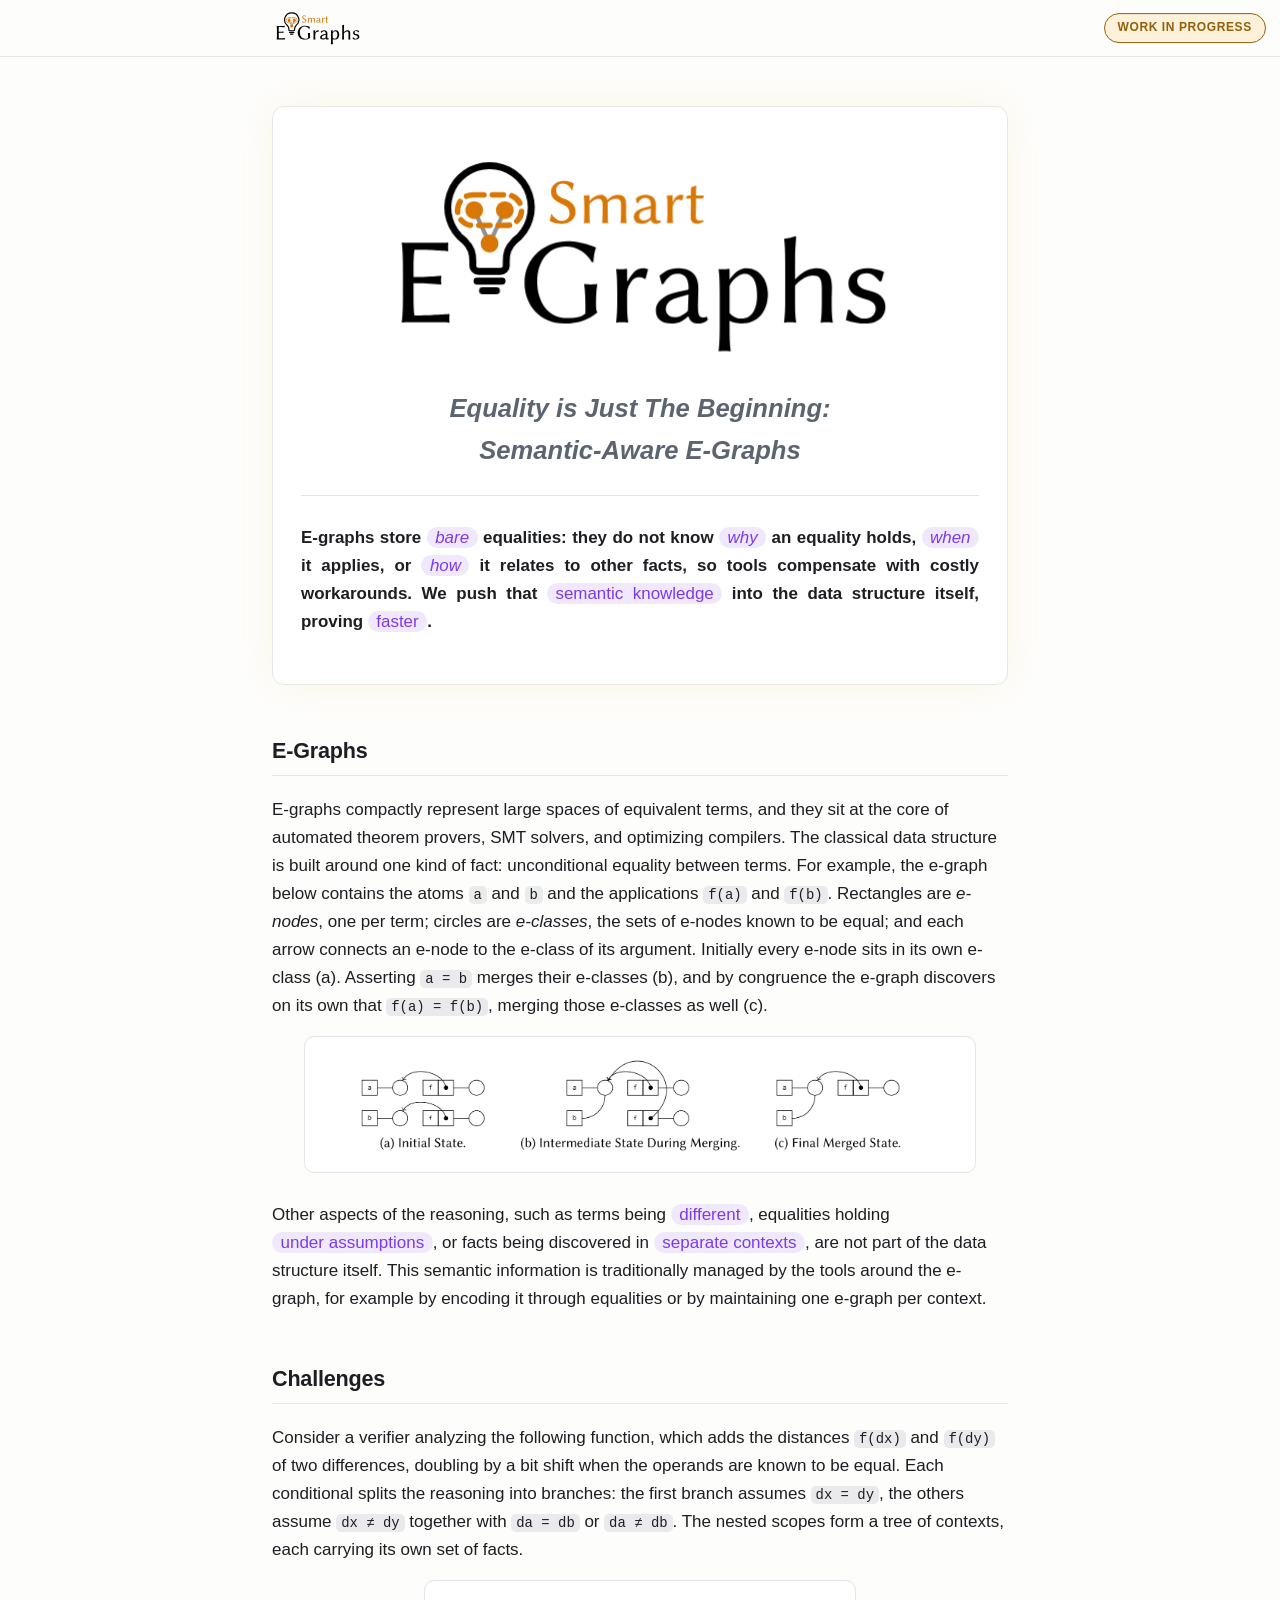
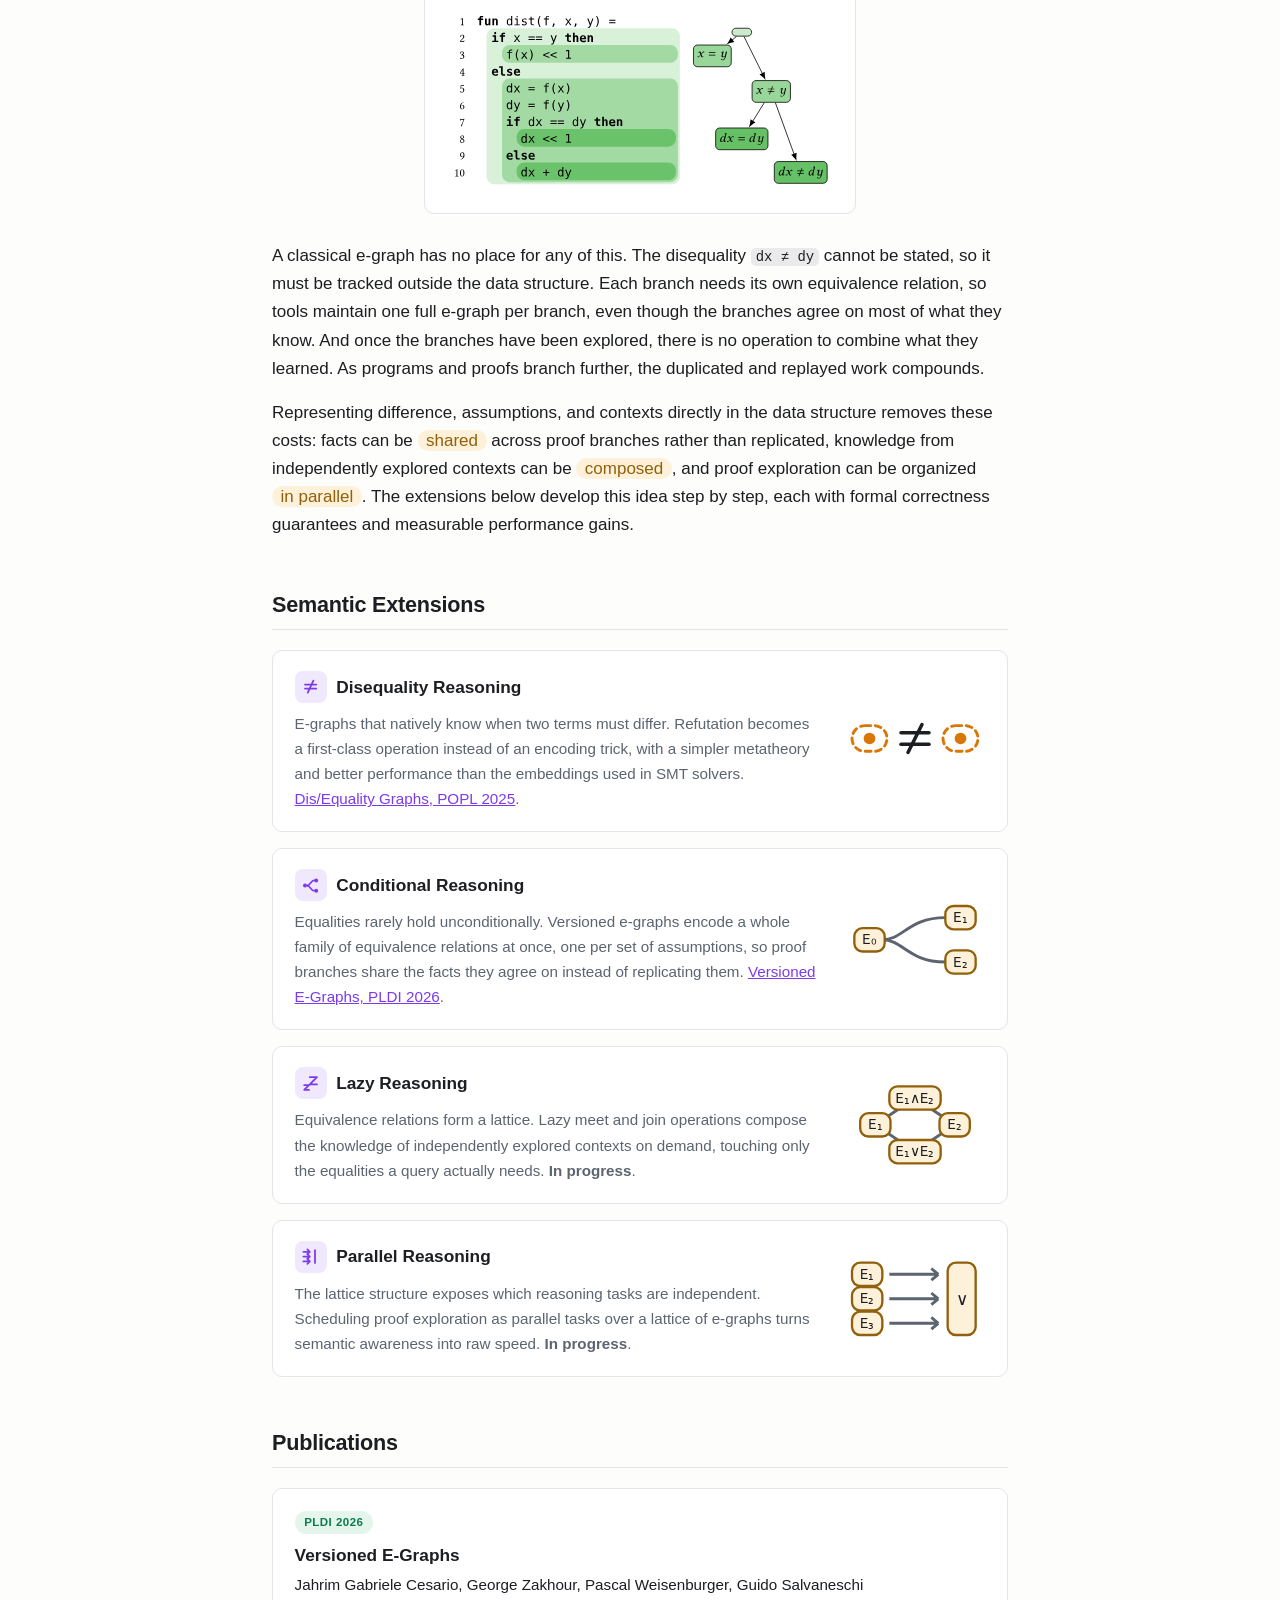
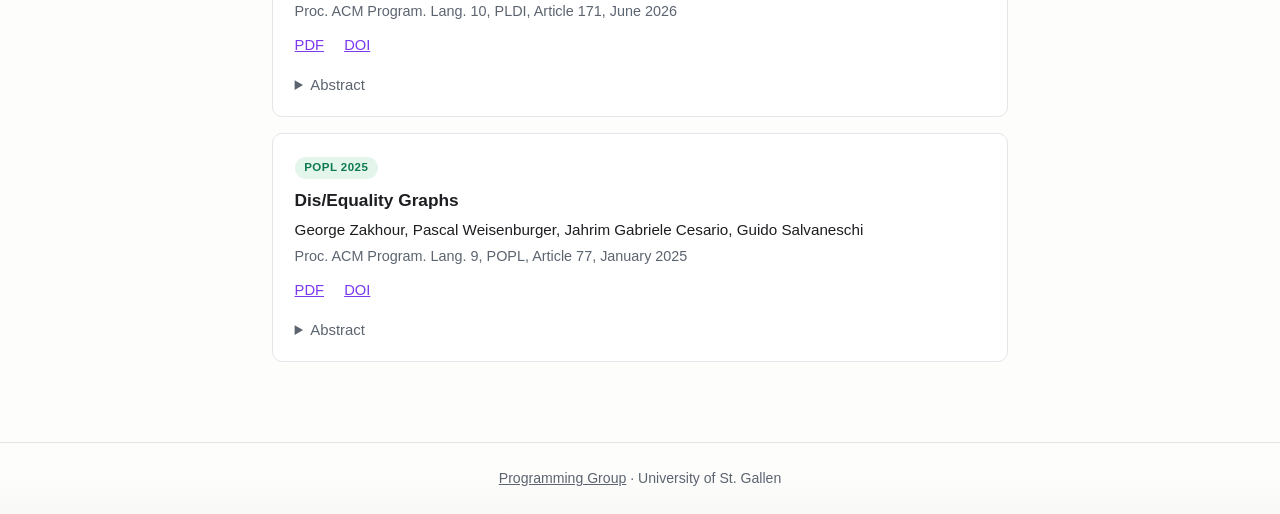
==== index.html @ 80eb7a90 "fix: bolder frontpage" ====
<!DOCTYPE html>
<html lang="en">
<head>
<meta charset="utf-8">
<meta name="viewport" content="width=device-width, initial-scale=1">
<title>Smart E-Graphs</title>
<meta name="description" content="Smart e-graphs: equality is just the beginning. E-graphs that understand disequality, assumptions, and branching proofs, for provers that prove more, faster.">
<link rel="preload" href="assets/logo-animated.svg" as="fetch" type="image/svg+xml">
<link rel="stylesheet" href="style.css">
<link rel="icon" type="image/svg+xml" href="assets/logo-base.svg">
</head>
<body>

<div class="wip" role="note">Work in progress</div>

<header>
  <div class="wrap">
    <img class="topbar-logo" src="assets/logo-type2.svg" alt="Smart E-Graphs">
  </div>
</header>

<main>
  <div class="wrap">

    <section class="hero">
      <span id="hero-logo-slot"></span>
      <noscript><img class="hero-logo" src="assets/logo-type2.svg" alt="Smart E-Graphs"></noscript>
      <p class="tagline"><em>Equality is Just The Beginning:</br>Semantic-Aware E-Graphs</em>
      <hr>
      <p class="lead">
        E-graphs store <em class="keyword">bare</em> equalities: they do not know <em class="keyword">why</em> an equality holds,
        <em class="keyword">when</em> it applies, or <em class="keyword">how</em> it relates to other facts, so
        tools compensate with costly workarounds. 
        We push that 
        <span class="keyword">semantic knowledge</span> into the data structure itself, proving <span class="keyword">faster</span>.
      </p>
    </section>

    <h2 id="about">E-Graphs</h2>
    <p>
      E-graphs compactly represent large spaces of equivalent terms, and they sit at the
      core of automated theorem provers, SMT solvers, and optimizing compilers. The
      classical data structure is built around one kind of fact: unconditional equality
      between terms. For example, the e-graph below contains the atoms <code>a</code> and
      <code>b</code> and the applications <code>f(a)</code> and <code>f(b)</code>.
      Rectangles are <em>e-nodes</em>, one per term; circles are <em>e-classes</em>, the
      sets of e-nodes known to be equal; and each arrow connects an e-node to the e-class
      of its argument. Initially every e-node sits in its own e-class (a). Asserting
      <code>a = b</code> merges their e-classes (b), and by congruence the e-graph
      discovers on its own that <code>f(a) = f(b)</code>, merging those e-classes as
      well (c).
    </p>
    <figure class="fig-run fig-wide">
      <img src="assets/egraph.png"
           alt="Three states of an e-graph with atoms a and b and applications f(a) and
                f(b): the initial state with four e-classes, the intermediate state where
                a and b share an e-class, and the final state where f(a) and f(b) are
                also merged">
    </figure>
    <p>
      Other aspects of the reasoning, such as terms being
      <span class="keyword">different</span>, equalities holding <span class="keyword">under
      assumptions</span>, or facts being discovered in <span class="keyword">separate
      contexts</span>, are not part of the data structure itself.
      This semantic information is traditionally managed by the tools around the e-graph,
      for example by encoding it through equalities or by maintaining one e-graph per
      context.
    </p>
  
    <h2 id="motivation">Challenges</h2>
    <p>
      Consider a verifier analyzing the following function, which adds the distances
      <code>f(dx)</code> and <code>f(dy)</code> of two differences, doubling by a bit
      shift when the operands are known to be equal. Each conditional splits the
      reasoning into branches: the first branch assumes <code>dx = dy</code>, the others
      assume <code>dx &ne; dy</code> together with <code>da = db</code> or
      <code>da &ne; db</code>. The nested scopes form a tree of contexts, each carrying
      its own set of facts.
    </p>
    <figure class="fig-run">
      <img src="assets/example.svg"
           alt="The dist_diffs function with nested branch scopes, and the tree of
                contexts with assumptions dx = dy, dx ≠ dy, da = db, and da ≠ db,
                each aligned with its scope in the code">
      <figcaption>Each branch introduces its own assumptions, forming a tree of contexts
      aligned with the scopes of the code.</figcaption>
    </figure>
    <p>
      A classical e-graph has no place for any of this. The disequality
      <code>dx &ne; dy</code> cannot be stated, so it must be tracked outside the data
      structure. Each branch needs its own equivalence relation, so tools maintain one
      full e-graph per branch, even though the branches agree on most of what they know.
      And once the branches have been explored, there is no operation to combine what they
      learned. As programs and proofs branch further, the duplicated and replayed work
      compounds.
    </p>
    <p>
      Representing difference, assumptions, and contexts directly in the data structure
      removes these costs: facts can be <span class="keyword-alt">shared</span> across proof
      branches rather than replicated, knowledge from independently explored contexts can
      be <span class="keyword-alt">composed</span>, and proof exploration can be organized
      <span class="keyword-alt">in parallel</span>. The extensions below develop this idea step
      by step, each with formal correctness guarantees and measurable performance gains.
    </p>

    <h2 id="extensions">Semantic Extensions</h2>

    <article class="extension">
      <div class="extension-body">
        <h3>
          <span class="extension-icon"><svg viewBox="0 0 24 24" fill="none" stroke="currentColor" stroke-width="2.2" stroke-linecap="round"><line x1="5" y1="9.5" x2="19" y2="9.5"/><line x1="5" y1="14.5" x2="19" y2="14.5"/><line x1="15.5" y1="4.5" x2="8.5" y2="19.5"/></svg></span>
          Disequality Reasoning
        </h3>
        <p>E-graphs that natively know when two terms must differ. Refutation becomes a
        first-class operation instead of an encoding trick, with a simpler metatheory and
        better performance than the embeddings used in SMT solvers.
        <a href="#publication-diseq">Dis/Equality Graphs, POPL 2025</a>.</p>
      </div>
      <svg class="extension-img diagram" viewBox="0 0 120 70" aria-hidden="true">
        <rect class="eclass" x="6" y="22" width="30" height="22" rx="11"/>
        <rect class="eclass" x="84" y="22" width="30" height="22" rx="11"/>
        <circle class="enode" cx="21" cy="33" r="5"/>
        <circle class="enode" cx="99" cy="33" r="5"/>
        <g class="fg">
          <line x1="48" y1="28" x2="72" y2="28"/>
          <line x1="48" y1="38" x2="72" y2="38"/>
          <line x1="66" y1="21" x2="54" y2="45"/>
        </g>
      </svg>
    </article>

    <article class="extension">
      <div class="extension-body">
        <h3>
          <span class="extension-icon"><svg viewBox="0 0 24 24" fill="none" stroke="currentColor" stroke-width="2" stroke-linecap="round"><path d="M7.5 12 C12 12 12 5.5 16.5 5.5"/><path d="M7.5 12 C12 12 12 18.5 16.5 18.5"/><circle cx="5" cy="12" r="2.5" fill="currentColor" stroke="none"/><circle cx="19" cy="5.5" r="2.5" fill="currentColor" stroke="none"/><circle cx="19" cy="18.5" r="2.5" fill="currentColor" stroke="none"/></svg></span>
          Conditional Reasoning
        </h3>
        <p>Equalities rarely hold unconditionally. Versioned e-graphs encode a whole family
        of equivalence relations at once, one per set of assumptions, so proof branches share
        the facts they agree on instead of replicating them.
        <a href="#publication-versioned">Versioned E-Graphs, PLDI 2026</a>.</p>
      </div>
      <svg class="extension-img diagram" viewBox="0 0 120 70" aria-hidden="true">
        <path class="edge" d="M32 35 C50 35 54 16 86 16"/>
        <path class="edge" d="M32 35 C50 35 54 54 86 54"/>
        <g class="packet">
          <path d="M32 35 C50 35 54 16 86 16" pathLength="100"/>
          <path d="M32 35 C50 35 54 54 86 54" pathLength="100"/>
        </g>
        <g class="vbox">
          <rect x="8" y="25" width="26" height="20" rx="7"/>
          <rect x="86" y="6" width="26" height="20" rx="7"/>
          <rect x="86" y="44" width="26" height="20" rx="7"/>
        </g>
        <g class="vlabel" text-anchor="middle">
          <text x="21" y="39">E&#8320;</text>
          <text x="99" y="20">E&#8321;</text>
          <text x="99" y="58">E&#8322;</text>
        </g>
      </svg>
    </article>

    <article class="extension">
      <div class="extension-body">
        <h3>
          <span class="extension-icon"><svg viewBox="0 0 24 24" fill="none" stroke="currentColor" stroke-width="2.2" stroke-linecap="round" stroke-linejoin="round"><path d="M11 4 h9 l-9 9 h9"/><path d="M4 14 h6 l-6 6 h6"/></svg></span>
          Lazy Reasoning
        </h3>
        <p>Equivalence relations form a lattice. Lazy meet and join operations compose the
        knowledge of independently explored contexts on demand, touching only the equalities
        a query actually needs. <strong>In progress</strong>.</p>
      </div>
      <svg class="extension-img diagram" viewBox="0 0 120 70" aria-hidden="true">
        <g class="edge">
          <line x1="60" y1="12" x2="26" y2="35"/>
          <line x1="60" y1="12" x2="94" y2="35"/>
          <line x1="26" y1="35" x2="60" y2="58"/>
          <line x1="94" y1="35" x2="60" y2="58"/>
        </g>
        <g class="packet">
          <path d="M60 12 L26 35" pathLength="100"/>
          <path d="M60 12 L94 35" pathLength="100"/>
          <path d="M26 35 L60 58" pathLength="100" style="animation-delay: -1.2s"/>
          <path d="M94 35 L60 58" pathLength="100" style="animation-delay: -1.2s"/>
        </g>
        <g class="vbox">
          <rect x="38" y="2" width="44" height="20" rx="7"/>
          <rect x="13" y="25" width="26" height="20" rx="7"/>
          <rect x="81" y="25" width="26" height="20" rx="7"/>
          <rect x="38" y="48" width="44" height="20" rx="7"/>
        </g>
        <g class="vlabel" text-anchor="middle">
          <text x="60" y="16">E&#8321;&#8743;E&#8322;</text>
          <text x="26" y="39">E&#8321;</text>
          <text x="94" y="39">E&#8322;</text>
          <text x="60" y="62">E&#8321;&#8744;E&#8322;</text>
        </g>
      </svg>
    </article>

    <article class="extension">
      <div class="extension-body">
        <h3>
          <span class="extension-icon"><svg viewBox="0 0 24 24" fill="none" stroke="currentColor" stroke-width="2.2" stroke-linecap="round" stroke-linejoin="round"><path d="M3 6 h8 m0 0 l-3 -3 m3 3 l-3 3"/><path d="M3 12 h8 m0 0 l-3 -3 m3 3 l-3 3"/><path d="M3 18 h8 m0 0 l-3 -3 m3 3 l-3 3"/><line x1="17.5" y1="4" x2="17.5" y2="20"/></svg></span>
          Parallel Reasoning
        </h3>
        <p>The lattice structure exposes which reasoning tasks are independent. Scheduling
        proof exploration as parallel tasks over a lattice of e-graphs turns semantic
        awareness into raw speed. <strong>In progress</strong>.</p>
      </div>
      <svg class="extension-img diagram" viewBox="0 0 120 70" aria-hidden="true">
        <g class="vbox">
          <rect x="6" y="4" width="26" height="20" rx="7"/>
          <rect x="6" y="25" width="26" height="20" rx="7"/>
          <rect x="6" y="46" width="26" height="20" rx="7"/>
          <rect x="88" y="4" width="24" height="62" rx="7"/>
        </g>
        <g class="vlabel" text-anchor="middle">
          <text x="19" y="18">E&#8321;</text>
          <text x="19" y="39">E&#8322;</text>
          <text x="19" y="60">E&#8323;</text>
          <text x="100" y="40" font-size="15">&#8744;</text>
        </g>
        <g class="edge">
          <path d="M38 14 h42 m0 0 l-6 -5 m6 5 l-6 5"/>
          <path d="M38 35 h42 m0 0 l-6 -5 m6 5 l-6 5"/>
          <path d="M38 56 h42 m0 0 l-6 -5 m6 5 l-6 5"/>
        </g>
        <g class="packet">
          <path d="M38 14 h42" pathLength="100"/>
          <path d="M38 35 h42" pathLength="100" style="animation-delay: -0.8s"/>
          <path d="M38 56 h42" pathLength="100" style="animation-delay: -1.6s"/>
        </g>
      </svg>
    </article>

    <h2 id="publications">Publications</h2>

    <article class="publication" id="publication-versioned">
      <span class="badge published">PLDI 2026</span>
      <h3>Versioned E-Graphs</h3>
      <p class="authors">Jahrim Gabriele Cesario, George Zakhour, Pascal Weisenburger, Guido Salvaneschi</p>
      <p class="venue">Proc. ACM Program. Lang. 10, PLDI, Article 171, June 2026</p>
      <p class="links">
        <a href="publications/2026-versioned-egraphs.pdf">PDF</a>
        <a href="https://doi.org/10.1145/3808249">DOI</a>
      </p>
      <details>
        <summary>Abstract</summary>
        <p>E-graphs are an efficient encoding for discovering and maintaining sets of
        equalities. In several scenarios, equalities may hold only conditionally, i.e., under
        certain assumptions: in automated provers the proof is often split into multiple
        branches, each considering a different set of equalities. Traditional e-graphs can
        only encode a single set of equalities at a time, so conditional equalities are
        handled by maintaining multiple e-graphs, replicating the equalities shared among
        branches. Versioned e-graphs efficiently encode multiple equivalence sets at the same
        time, maximizing shared information among them. Compared to widely-adopted solutions
        that maintain multiple e-graphs, versioned e-graphs are up to 5&ndash;30% more memory
        efficient and up to 4&times; faster, especially when solution spaces are large both
        in explored program terms and number of branches.</p>
      </details>
    </article>

    <article class="publication" id="publication-diseq">
      <span class="badge published">POPL 2025</span>
      <h3>Dis/Equality Graphs</h3>
      <p class="authors">George Zakhour, Pascal Weisenburger, Jahrim Gabriele Cesario, Guido Salvaneschi</p>
      <p class="venue">Proc. ACM Program. Lang. 9, POPL, Article 77, January 2025</p>
      <p class="links">
        <a href="publications/2025-disequality-graphs.pdf">PDF</a>
        <a href="https://doi.org/10.1145/3704913">DOI</a>
      </p>
      <details>
        <summary>Abstract</summary>
        <p>In many applications it is necessary to reason about disequality of terms as well
        as equality. While disequality reasoning can be encoded, direct support for
        disequalities increases performance and simplifies the metatheory. This paper
        develops an implementation-independent framework to formally reason about e-graphs,
        proving for the first time the equivalence of e-graphs to the closure of the
        equivalence relation they encode. It presents the first formalization of an e-graph
        extension that directly supports disequalities, with an analytical result about their
        superior efficiency compared to common embedding techniques. The approach is
        implemented as an extension to egg and evaluated in an SMT solver and an automated
        theorem prover, where direct support for disequalities outperforms encodings based on
        equality embedding.</p>
      </details>
    </article>
  </div>
</main>

<footer>
  <a href="https://programming-group.com/">Programming Group</a> &middot; University of St. Gallen
</footer>

<script>
  fetch("assets/logo-animated.svg").then(function (r) { return r.text(); }).then(function (svg) {
    var slot = document.getElementById("hero-logo-slot");
    if (slot) slot.outerHTML = svg;
  });
</script>
</body>
</html>
---- style.css ----
/* Variables */
:root {
  --bg: #fdfdfc;
  --fg: #1c1e21;
  --muted: #5c6470;
  --accent: #7c3aed;
  --accent-soft: #f0e9fd;
  --eclass: #d97706;
  --card: #ffffff;
  --border: #e3e5e8;
  --badge-pub: #0d7a4f;
  --badge-pub-bg: #e4f5ec;
  --badge-sub: #92600a;
  --badge-sub-bg: #fdf1da;
  --logo-scale: 8;
}
@media (prefers-color-scheme: dark) {
  :root {
    --bg: #16181d;
    --fg: #e8eaed;
    --muted: #9aa3af;
    --accent: #b79bf5;
    --accent-soft: #2a2340;
    --eclass: #e8b45a;
    --card: #1e2127;
    --border: #31353c;
    --badge-pub: #6fd8a8;
    --badge-pub-bg: #17362a;
    --badge-sub: #ecc06a;
    --badge-sub-bg: #3a2e14;
  }
}

/* Base */
* { box-sizing: border-box; }
html { scroll-padding-top: 4rem; }
body {
  margin: 0;
  padding-top: 3.6rem;
  background: var(--bg);
  color: var(--fg);
  font: 17px/1.65 -apple-system, BlinkMacSystemFont, "Segoe UI", Roboto, "Helvetica Neue", Arial, sans-serif;
}
.wrap { max-width: 46rem; margin: 0 auto; }
main { padding: 1rem 1.5rem 4rem; }
h2 {
  font-size: 1.35rem;
  margin: 3rem 0 1.25rem;
  padding-bottom: 0.4rem;
  border-bottom: 1px solid var(--border);
  letter-spacing: -0.01em;
}
a { color: var(--accent); }
a:hover { text-decoration-thickness: 2px; }
code {
  font-family: ui-monospace, SFMono-Regular, Menlo, Consolas, "Liberation Mono", monospace;
  font-size: 0.82em;
  background: rgba(127, 131, 139, 0.15);
  padding: 0.08em 0.35em;
  border-radius: 5px;
}
p { margin: 0 0 1rem; }
.lead { font-size: 1.06rem; font-weight: 600; color: var(--fg); text-align: justify; }
.inline-logo { height: 2em; width: auto; vertical-align: -0.37em; }
.keyword, .keyword-alt {
  padding: 0.06em 0.5em;
  border-radius: 999px;
  font-weight: 500;
  white-space: nowrap;
  color: var(--accent);
  background: var(--accent-soft);
}
.keyword-alt {
  color: var(--badge-sub);
  background: var(--badge-sub-bg);
}

/* Work-in-progress banner */
.wip {
  position: fixed;
  top: 1.75rem;
  right: 0.9rem;
  transform: translateY(-50%);
  z-index: 10;
  font-size: 0.75rem;
  font-weight: 600;
  letter-spacing: 0.05em;
  text-transform: uppercase;
  color: var(--badge-sub);
  background: var(--badge-sub-bg);
  border: 1px solid var(--badge-sub);
  border-radius: 999px;
  padding: 0.25rem 0.8rem;
  pointer-events: none;
}

/* Fixed top bar */
header {
  position: fixed;
  top: 0;
  left: 0;
  right: 0;
  z-index: 9;
  display: flex;
  align-items: center;
  border-bottom: 1px solid var(--border);
  background: var(--bg);
  padding: 0.55rem 1.5rem;
}
header .wrap {
  display: flex;
  align-items: center;
  width: 100%;
}
.topbar-logo {
  height: 2.4rem;
  width: auto;
}

/* Hero card */
.hero {
  position: relative;
  background: var(--card);
  border: 1px solid var(--border);
  border-radius: 12px;
  padding: 2.25rem 1.75rem 2rem;
  margin: 2rem 0 2.5rem;
}
.hero > * { position: relative; z-index: 1; }
/* Amber halo blooms outside the perimeter once the lamp lights up (~3s). */
.hero::after {
  content: "";
  position: absolute;
  inset: 0;
  z-index: 0;
  border-radius: inherit;
  pointer-events: none;
  box-shadow: 0 0 2.5rem 0.1rem var(--badge-sub-bg);
  opacity: 0;
  animation: heroGlow 1.8s ease-out 3.08s both;
}
@keyframes heroGlow { from { opacity: 0; } to { opacity: 0.55; } }
/* #hero-logo-slot reserves the logo's box so injecting the SVG causes no layout shift */
#hero-logo-slot,
.hero-logo {
  display: block;
  height: calc(28px * var(--logo-scale));
  width: auto;
  max-width: 100%;
  margin: 0 auto 1.25rem;
}

/* Lamp powers on bottom-to-top; then "Smart" fades in left-to-right. */
.hero-logo .lamp-bulb { animation: lampBulb 0.6s ease-out both; }
.hero-logo .lamp-edge,
.hero-logo .lamp-node {
  animation: lampFlicker 1.3s both;
  animation-delay: var(--d, 0s);
}
.hero-logo .lamp-eclass { animation: lampEclass 0.28s 2.8s both; }
.hero-logo .lamp-word use {
  opacity: 0;
  animation: lampWord 0.28s ease-out both;
}
.hero-logo .lamp-word use:nth-child(1) { animation-delay: 3.08s; }
.hero-logo .lamp-word use:nth-child(2) { animation-delay: 3.15s; }
.hero-logo .lamp-word use:nth-child(3) { animation-delay: 3.22s; }
.hero-logo .lamp-word use:nth-child(4) { animation-delay: 3.29s; }
.hero-logo .lamp-word use:nth-child(5) { animation-delay: 3.36s; }
@keyframes lampBulb { from { opacity: 0; } to { opacity: 1; } }
@keyframes lampFlicker {
  0%, 10% { opacity: 0; }
  18% { opacity: 1; }
  28% { opacity: 0.12; }
  40% { opacity: 1; }
  55% { opacity: 0.4; }
  70% { opacity: 1; }
  100% { opacity: 1; }
}
@keyframes lampEclass {
  0% { opacity: 0; }
  30% { opacity: 1; }
  60% { opacity: 0; }
  100% { opacity: 1; }
}
@keyframes lampWord { from { opacity: 0; } to { opacity: 1; } }
@media (prefers-reduced-motion: reduce) {
  .hero::after { animation: none; opacity: 0.55; }
  .hero-logo .lamp-bulb,
  .hero-logo .lamp-edge,
  .hero-logo .lamp-node,
  .hero-logo .lamp-eclass,
  .hero-logo .lamp-word use { animation: none; opacity: 1; }
}
.tagline {
  font-size: 1.6rem;
  font-weight: 700;
  color: var(--muted);
  text-align: center;
  margin: 0 auto;
  max-width: 34rem;
}
.hero hr {
  border: none;
  border-top: 1px solid var(--border);
  margin: 1.5rem 0 1.75rem;
}

/* Figures */
.fig-run {
  margin: 0.5rem auto 1.75rem;
  max-width: 27rem;
}
.fig-run img {
  display: block;
  width: 100%;
  height: auto;
  background: #ffffff;
  border: 1px solid var(--border);
  border-radius: 10px;
  padding: 0.9rem 1.1rem;
}
.fig-run figcaption { display: none; }
.fig-run.fig-wide { max-width: 42rem; }

/* Diagrams (SVG illustrations and animations) */
@keyframes march {
  to { stroke-dashoffset: -18; }
}
@keyframes flow {
  to { stroke-dashoffset: -100; }
}
.diagram .packet path {
  fill: none;
  stroke: var(--eclass);
  stroke-width: 2.5;
  stroke-linecap: round;
  stroke-dasharray: 12 88;
  animation: flow 1.2s linear infinite;
  animation-play-state: paused;
  visibility: hidden;
}
.extension:hover .packet path {
  animation-play-state: running;
  visibility: visible;
}
.extension:hover .eclass {
  animation: march 1.8s linear infinite;
}
@media (prefers-reduced-motion: reduce) {
  .diagram .packet { display: none; }
  .extension:hover .eclass { animation: none; }
}
.diagram .eclass {
  fill: none;
  stroke: var(--eclass);
  stroke-width: 2.5;
  stroke-dasharray: 5 4;
  stroke-linecap: round;
}
.diagram .enode { fill: var(--eclass); }
.diagram .edge { stroke: var(--muted); stroke-width: 2.5; fill: none; }
.diagram .vbox {
  fill: var(--badge-sub-bg);
  stroke: var(--badge-sub);
  stroke-width: 2;
}
.diagram .vlabel {
  font: 12px ui-monospace, SFMono-Regular, Menlo, Consolas, monospace;
  fill: var(--fg);
}
.diagram .fg { stroke: var(--fg); stroke-width: 3; stroke-linecap: round; }

/* Semantic extensions */
.extension {
  display: flex;
  align-items: center;
  gap: 1.5rem;
  background: var(--card);
  border: 1px solid var(--border);
  border-radius: 10px;
  padding: 1.25rem 1.35rem;
  margin-bottom: 1rem;
}
.extension-body { flex: 1; }
.extension h3 {
  display: flex;
  align-items: center;
  gap: 0.6rem;
  margin: 0 0 0.5rem;
  font-size: 1.08rem;
}
.extension-icon {
  display: grid;
  place-items: center;
  width: 2rem;
  height: 2rem;
  flex-shrink: 0;
  border-radius: 8px;
  color: var(--accent);
  background: var(--accent-soft);
}
.extension-icon svg { width: 1.2rem; height: 1.2rem; }
.extension p { margin: 0; color: var(--muted); font-size: 0.95rem; }
.extension-img { flex-shrink: 0; width: 140px; height: auto; }
@media (max-width: 40rem) {
  .extension { flex-direction: column; align-items: flex-start; }
  .extension-img { width: 100%; max-width: 240px; align-self: center; }
}

/* Publications */
.publication {
  background: var(--card);
  border: 1px solid var(--border);
  border-radius: 10px;
  padding: 1.15rem 1.35rem;
  margin-bottom: 1rem;
}
.publication h3 { margin: 0 0 0.3rem; font-size: 1.08rem; line-height: 1.4; }
.publication .authors { color: var(--fg); font-size: 0.95rem; margin: 0 0 0.15rem; }
.publication .venue { color: var(--muted); font-size: 0.9rem; margin: 0 0 0.6rem; }
.badge {
  display: inline-block;
  font-size: 0.72rem;
  font-weight: 600;
  letter-spacing: 0.04em;
  text-transform: uppercase;
  border-radius: 999px;
  padding: 0.12rem 0.6rem;
  margin-bottom: 0.55rem;
}
.badge.published { color: var(--badge-pub); background: var(--badge-pub-bg); }
.links { font-size: 0.92rem; }
.links a { margin-right: 1rem; font-weight: 500; }
details { margin-top: 0.6rem; font-size: 0.93rem; }
details summary {
  cursor: pointer;
  color: var(--muted);
  font-weight: 500;
  user-select: none;
}
details p { margin: 0.5rem 0 0; color: var(--muted); }

/* Footer */
footer {
  border-top: 1px solid var(--border);
  background: linear-gradient(to top, rgba(127, 131, 139, 0.04), rgba(127, 131, 139, 0) 55%);
  color: var(--muted);
  font-size: 0.88rem;
  padding: 1.5rem;
  text-align: center;
}
footer a { color: var(--muted); }
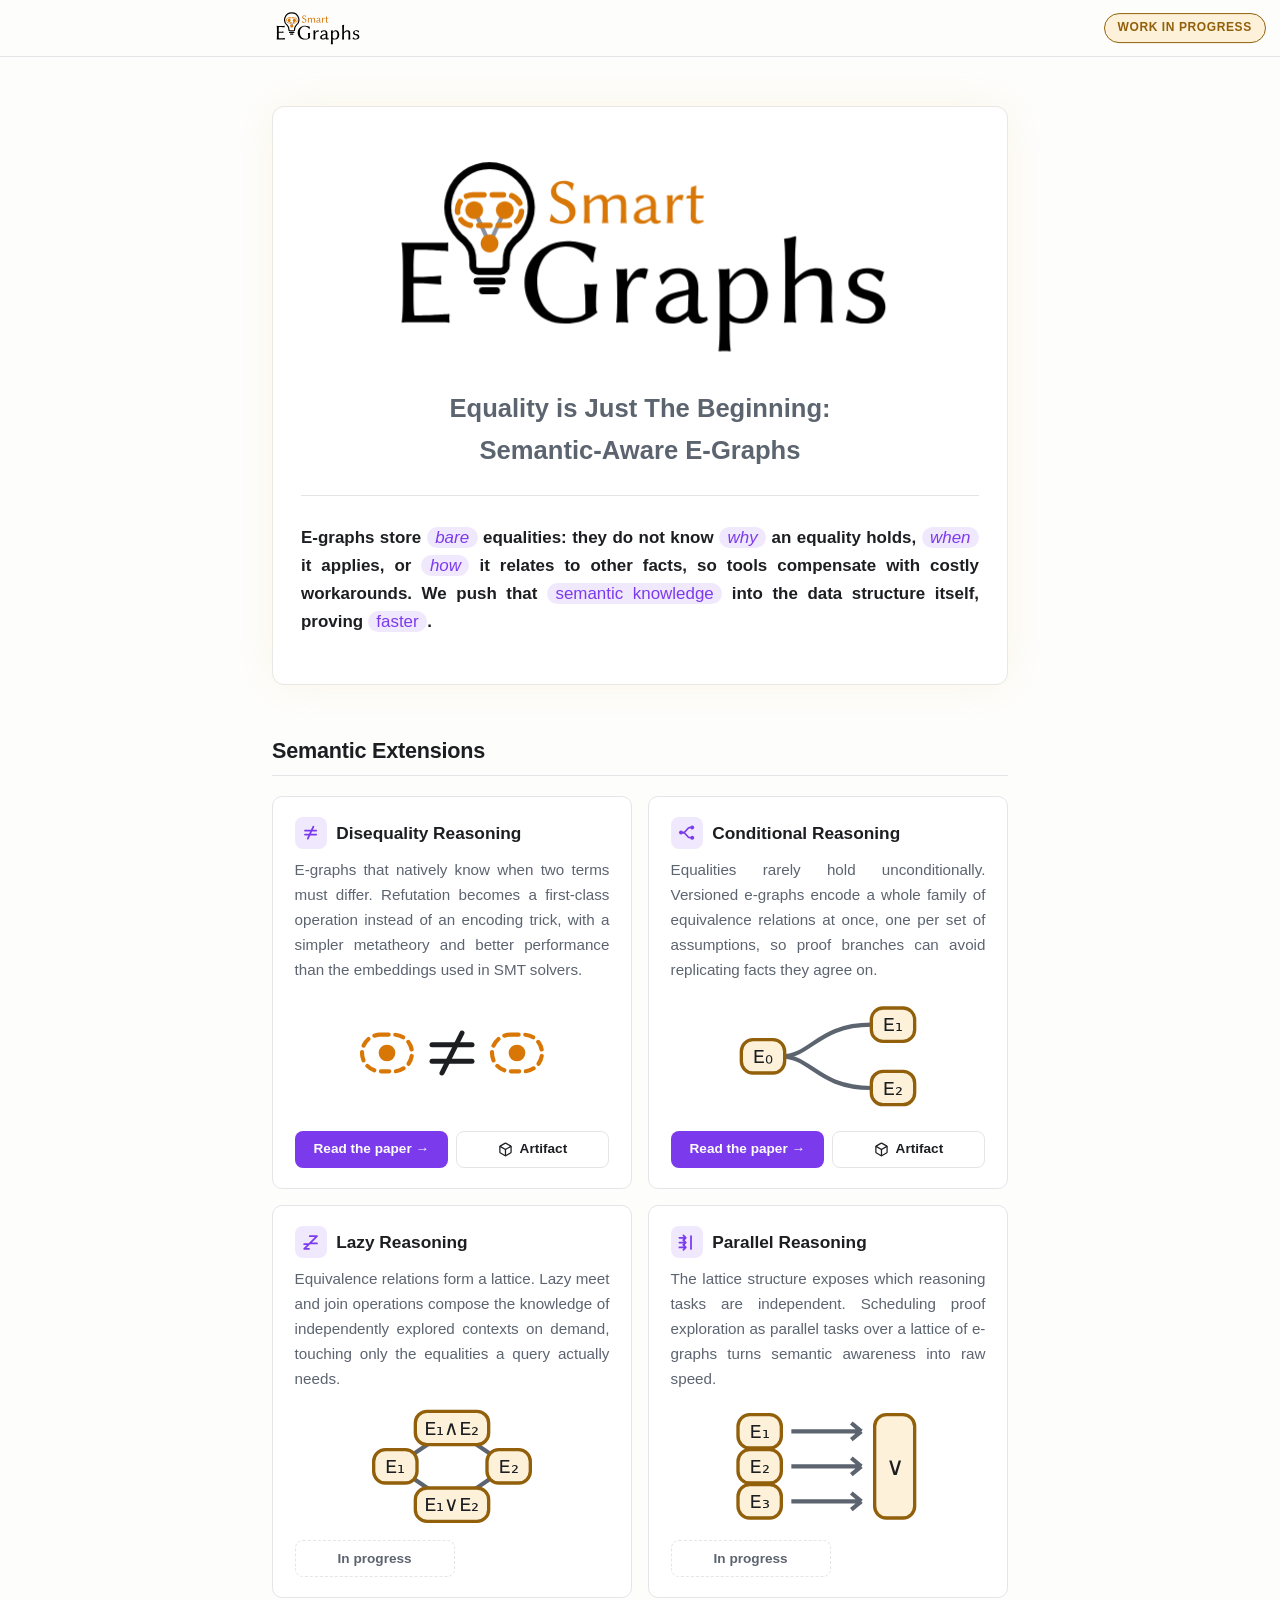
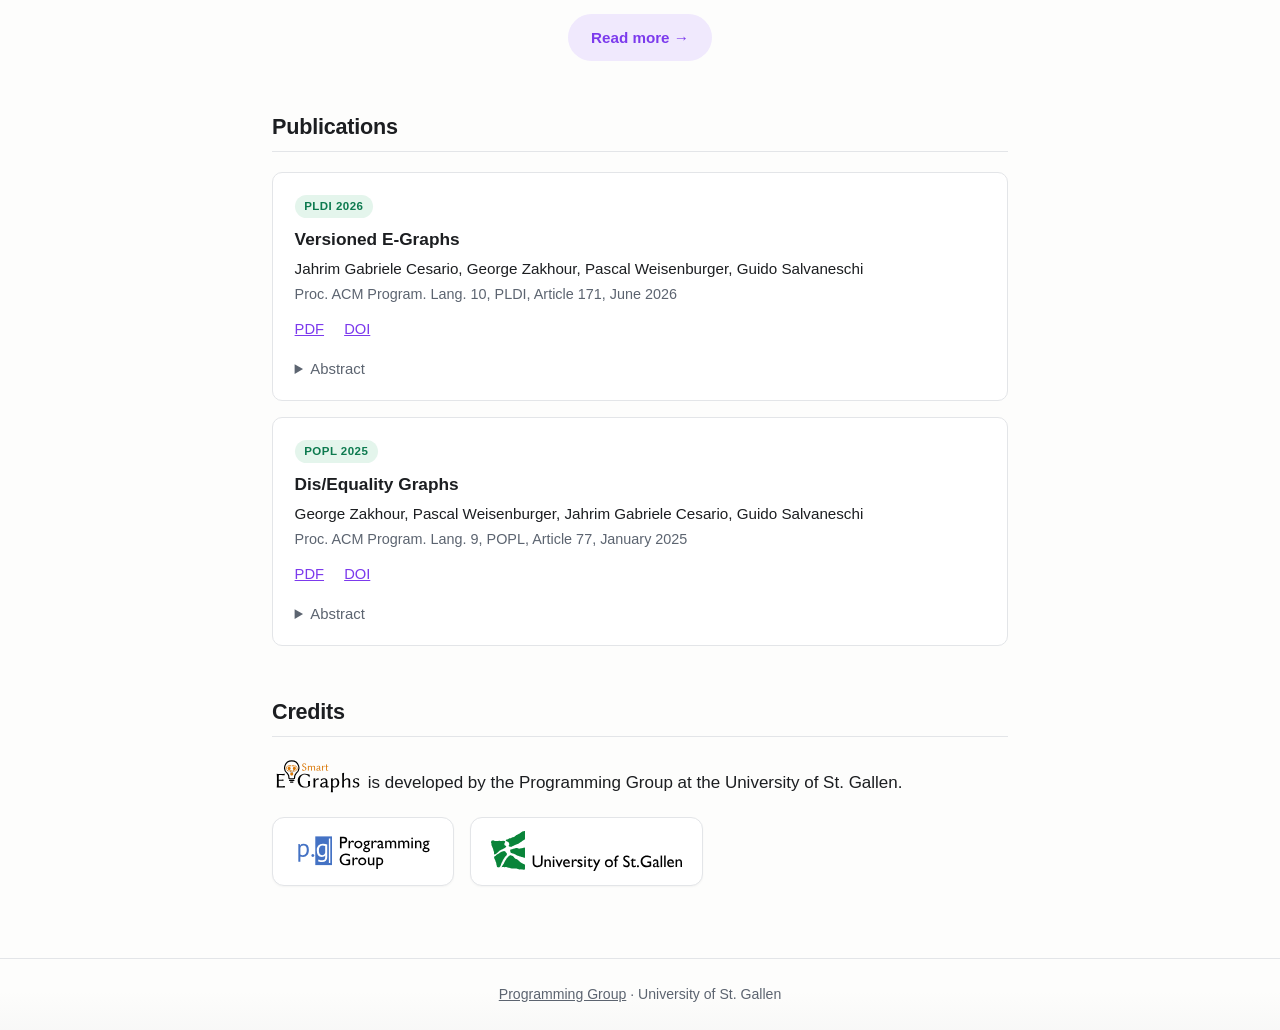
==== commit 96e1dfa5: "feat: move background to separate page; add credits" ====
--- a/index.html
+++ b/index.html
@@ -25,7 +25,7 @@
     <section class="hero">
       <span id="hero-logo-slot"></span>
       <noscript><img class="hero-logo" src="assets/logo-type2.svg" alt="Smart E-Graphs"></noscript>
-      <p class="tagline"><em>Equality is Just The Beginning:</br>Semantic-Aware E-Graphs</em>
+      <p class="tagline">Equality is Just The Beginning:</br>Semantic-Aware E-Graphs
       <hr>
       <p class="lead">
         E-graphs store <em class="keyword">bare</em> equalities: they do not know <em class="keyword">why</em> an equality holds,
@@ -36,75 +36,9 @@
       </p>
     </section>
 
-    <h2 id="about">E-Graphs</h2>
-    <p>
-      E-graphs compactly represent large spaces of equivalent terms, and they sit at the
-      core of automated theorem provers, SMT solvers, and optimizing compilers. The
-      classical data structure is built around one kind of fact: unconditional equality
-      between terms. For example, the e-graph below contains the atoms <code>a</code> and
-      <code>b</code> and the applications <code>f(a)</code> and <code>f(b)</code>.
-      Rectangles are <em>e-nodes</em>, one per term; circles are <em>e-classes</em>, the
-      sets of e-nodes known to be equal; and each arrow connects an e-node to the e-class
-      of its argument. Initially every e-node sits in its own e-class (a). Asserting
-      <code>a = b</code> merges their e-classes (b), and by congruence the e-graph
-      discovers on its own that <code>f(a) = f(b)</code>, merging those e-classes as
-      well (c).
-    </p>
-    <figure class="fig-run fig-wide">
-      <img src="assets/egraph.png"
-           alt="Three states of an e-graph with atoms a and b and applications f(a) and
-                f(b): the initial state with four e-classes, the intermediate state where
-                a and b share an e-class, and the final state where f(a) and f(b) are
-                also merged">
-    </figure>
-    <p>
-      Other aspects of the reasoning, such as terms being
-      <span class="keyword">different</span>, equalities holding <span class="keyword">under
-      assumptions</span>, or facts being discovered in <span class="keyword">separate
-      contexts</span>, are not part of the data structure itself.
-      This semantic information is traditionally managed by the tools around the e-graph,
-      for example by encoding it through equalities or by maintaining one e-graph per
-      context.
-    </p>
-  
-    <h2 id="motivation">Challenges</h2>
-    <p>
-      Consider a verifier analyzing the following function, which adds the distances
-      <code>f(dx)</code> and <code>f(dy)</code> of two differences, doubling by a bit
-      shift when the operands are known to be equal. Each conditional splits the
-      reasoning into branches: the first branch assumes <code>dx = dy</code>, the others
-      assume <code>dx &ne; dy</code> together with <code>da = db</code> or
-      <code>da &ne; db</code>. The nested scopes form a tree of contexts, each carrying
-      its own set of facts.
-    </p>
-    <figure class="fig-run">
-      <img src="assets/example.svg"
-           alt="The dist_diffs function with nested branch scopes, and the tree of
-                contexts with assumptions dx = dy, dx ≠ dy, da = db, and da ≠ db,
-                each aligned with its scope in the code">
-      <figcaption>Each branch introduces its own assumptions, forming a tree of contexts
-      aligned with the scopes of the code.</figcaption>
-    </figure>
-    <p>
-      A classical e-graph has no place for any of this. The disequality
-      <code>dx &ne; dy</code> cannot be stated, so it must be tracked outside the data
-      structure. Each branch needs its own equivalence relation, so tools maintain one
-      full e-graph per branch, even though the branches agree on most of what they know.
-      And once the branches have been explored, there is no operation to combine what they
-      learned. As programs and proofs branch further, the duplicated and replayed work
-      compounds.
-    </p>
-    <p>
-      Representing difference, assumptions, and contexts directly in the data structure
-      removes these costs: facts can be <span class="keyword-alt">shared</span> across proof
-      branches rather than replicated, knowledge from independently explored contexts can
-      be <span class="keyword-alt">composed</span>, and proof exploration can be organized
-      <span class="keyword-alt">in parallel</span>. The extensions below develop this idea step
-      by step, each with formal correctness guarantees and measurable performance gains.
-    </p>
-
     <h2 id="extensions">Semantic Extensions</h2>
 
+    <div class="extensions">
     <article class="extension">
       <div class="extension-body">
         <h3>
@@ -113,8 +47,7 @@
         </h3>
         <p>E-graphs that natively know when two terms must differ. Refutation becomes a
         first-class operation instead of an encoding trick, with a simpler metatheory and
-        better performance than the embeddings used in SMT solvers.
-        <a href="#publication-diseq">Dis/Equality Graphs, POPL 2025</a>.</p>
+        better performance than the embeddings used in SMT solvers.</p>
       </div>
       <svg class="extension-img diagram" viewBox="0 0 120 70" aria-hidden="true">
         <rect class="eclass" x="6" y="22" width="30" height="22" rx="11"/>
@@ -127,6 +60,10 @@
           <line x1="66" y1="21" x2="54" y2="45"/>
         </g>
       </svg>
+      <div class="ext-actions">
+        <a class="ext-btn" href="#publication-diseq">Read the paper &rarr;</a>
+        <a class="ext-btn ext-btn-artifact" href="https://zenodo.org/records/13938878" target="_blank" rel="noopener"><svg class="artifact-icon" viewBox="0 0 24 24" fill="none" stroke="currentColor" stroke-width="2" stroke-linecap="round" stroke-linejoin="round" aria-hidden="true"><path d="M21 8v8a2 2 0 0 1-1 1.73l-7 4a2 2 0 0 1-2 0l-7-4A2 2 0 0 1 3 16V8a2 2 0 0 1 1-1.73l7-4a2 2 0 0 1 2 0l7 4A2 2 0 0 1 21 8z"/><path d="M3.3 7 12 12l8.7-5"/><path d="M12 22V12"/></svg> Artifact</a>
+      </div>
     </article>
 
     <article class="extension">
@@ -136,9 +73,8 @@
           Conditional Reasoning
         </h3>
         <p>Equalities rarely hold unconditionally. Versioned e-graphs encode a whole family
-        of equivalence relations at once, one per set of assumptions, so proof branches share
-        the facts they agree on instead of replicating them.
-        <a href="#publication-versioned">Versioned E-Graphs, PLDI 2026</a>.</p>
+        of equivalence relations at once, one per set of assumptions, so proof branches
+        can avoid replicating facts they agree on.</p>
       </div>
       <svg class="extension-img diagram" viewBox="0 0 120 70" aria-hidden="true">
         <path class="edge" d="M32 35 C50 35 54 16 86 16"/>
@@ -158,6 +94,10 @@
           <text x="99" y="58">E&#8322;</text>
         </g>
       </svg>
+      <div class="ext-actions">
+        <a class="ext-btn" href="#publication-versioned">Read the paper &rarr;</a>
+        <a class="ext-btn ext-btn-artifact" href="https://zenodo.org/records/18769553" target="_blank" rel="noopener"><svg class="artifact-icon" viewBox="0 0 24 24" fill="none" stroke="currentColor" stroke-width="2" stroke-linecap="round" stroke-linejoin="round" aria-hidden="true"><path d="M21 8v8a2 2 0 0 1-1 1.73l-7 4a2 2 0 0 1-2 0l-7-4A2 2 0 0 1 3 16V8a2 2 0 0 1 1-1.73l7-4a2 2 0 0 1 2 0l7 4A2 2 0 0 1 21 8z"/><path d="M3.3 7 12 12l8.7-5"/><path d="M12 22V12"/></svg> Artifact</a>
+      </div>
     </article>
 
     <article class="extension">
@@ -168,7 +108,7 @@
         </h3>
         <p>Equivalence relations form a lattice. Lazy meet and join operations compose the
         knowledge of independently explored contexts on demand, touching only the equalities
-        a query actually needs. <strong>In progress</strong>.</p>
+        a query actually needs.</p>
       </div>
       <svg class="extension-img diagram" viewBox="0 0 120 70" aria-hidden="true">
         <g class="edge">
@@ -196,6 +136,9 @@
           <text x="60" y="62">E&#8321;&#8744;E&#8322;</text>
         </g>
       </svg>
+      <div class="ext-actions">
+        <span class="ext-btn is-disabled" aria-disabled="true">In progress</span>
+      </div>
     </article>
 
     <article class="extension">
@@ -206,7 +149,7 @@
         </h3>
         <p>The lattice structure exposes which reasoning tasks are independent. Scheduling
         proof exploration as parallel tasks over a lattice of e-graphs turns semantic
-        awareness into raw speed. <strong>In progress</strong>.</p>
+        awareness into raw speed.</p>
       </div>
       <svg class="extension-img diagram" viewBox="0 0 120 70" aria-hidden="true">
         <g class="vbox">
@@ -232,7 +175,15 @@
           <path d="M38 56 h42" pathLength="100" style="animation-delay: -1.6s"/>
         </g>
       </svg>
-    </article>
+      <div class="ext-actions">
+        <span class="ext-btn is-disabled" aria-disabled="true">In progress</span>
+      </div>
+    </article>
+    </div>
+
+    <p class="readmore-wrap">
+      <a class="readmore-btn" href="background.html">Read more &rarr;</a>
+    </p>
 
     <h2 id="publications">Publications</h2>
 
@@ -285,6 +236,17 @@
         equality embedding.</p>
       </details>
     </article>
+
+    <h2 id="credits">Credits</h2>
+    <p><img class="inline-logo" src="assets/logo-type2.svg" alt="Smart E-Graphs"> is developed by the Programming Group at the University of St. Gallen.</p>
+    <div class="credit-logos">
+      <a class="credit-logo" href="https://programming-group.com/" target="_blank" rel="noopener">
+        <img src="assets/logo-programming-group.svg" alt="Programming Group">
+      </a>
+      <a class="credit-logo" href="https://www.unisg.ch/en/" target="_blank" rel="noopener">
+        <img src="assets/logo-unisg.svg" alt="University of St. Gallen">
+      </a>
+    </div>
   </div>
 </main>
 
--- a/style.css
+++ b/style.css
@@ -61,7 +61,7 @@
 }
 p { margin: 0 0 1rem; }
 .lead { font-size: 1.06rem; font-weight: 600; color: var(--fg); text-align: justify; }
-.inline-logo { height: 2em; width: auto; vertical-align: -0.37em; }
+.inline-logo { height: 2.25em; width: auto; vertical-align: -0.45em; }
 .keyword, .keyword-alt {
   padding: 0.06em 0.5em;
   border-radius: 999px;
@@ -271,18 +271,22 @@
 }
 .diagram .fg { stroke: var(--fg); stroke-width: 3; stroke-linecap: round; }
 
-/* Semantic extensions */
+/* Semantic extensions: two-column grid of cards */
+.extensions {
+  display: grid;
+  grid-template-columns: repeat(2, 1fr);
+  gap: 1rem;
+  margin-bottom: 1rem;
+}
 .extension {
   display: flex;
-  align-items: center;
-  gap: 1.5rem;
+  flex-direction: column;
+  gap: 1rem;
   background: var(--card);
   border: 1px solid var(--border);
   border-radius: 10px;
   padding: 1.25rem 1.35rem;
-  margin-bottom: 1rem;
-}
-.extension-body { flex: 1; }
+}
 .extension h3 {
   display: flex;
   align-items: center;
@@ -301,11 +305,52 @@
   background: var(--accent-soft);
 }
 .extension-icon svg { width: 1.2rem; height: 1.2rem; }
-.extension p { margin: 0; color: var(--muted); font-size: 0.95rem; }
-.extension-img { flex-shrink: 0; width: 140px; height: auto; }
+.extension p { margin: 0; color: var(--muted); font-size: 0.95rem; text-align: justify; }
+.extension-img { width: 100%; max-width: 200px; height: auto; align-self: center; }
+.ext-actions {
+  display: flex;
+  flex-wrap: wrap;
+  gap: 0.5rem;
+  margin-top: auto;
+}
+.ext-btn {
+  display: inline-flex;
+  align-items: center;
+  justify-content: center;
+  gap: 0.4rem;
+  flex: 1 1 0;
+  min-width: 7rem;
+  padding: 0.4rem 0.9rem;
+  border-radius: 8px;
+  font-size: 0.85rem;
+  font-weight: 600;
+  text-align: center;
+  text-decoration: none;
+  color: var(--bg);
+  background: var(--accent);
+  border: 1px solid transparent;
+  transition: opacity 0.15s ease, border-color 0.15s ease;
+}
+.ext-btn:hover { opacity: 0.88; }
+.ext-btn.is-disabled {
+  flex: 0 1 auto;
+  min-width: 10rem;
+  color: var(--muted);
+  background: transparent;
+  border: 1px dashed var(--border);
+  cursor: default;
+  pointer-events: none;
+}
+/* Secondary artifact button: matches the primary button's size, sits beside it */
+.ext-btn-artifact {
+  color: var(--fg);
+  background: transparent;
+  border: 1px solid var(--border);
+}
+.ext-btn-artifact:hover { opacity: 1; border-color: var(--accent); }
+.artifact-icon { width: 1.1em; height: 1.1em; flex-shrink: 0; }
 @media (max-width: 40rem) {
-  .extension { flex-direction: column; align-items: flex-start; }
-  .extension-img { width: 100%; max-width: 240px; align-self: center; }
+  .extensions { grid-template-columns: 1fr; }
 }
 
 /* Publications */
@@ -341,6 +386,67 @@
 }
 details p { margin: 0.5rem 0 0; color: var(--muted); }
 
+/* Read-more button (links to the background subpage) */
+.readmore-wrap {
+  text-align: center;
+  margin: 0 0 2.5rem;
+}
+.readmore-btn {
+  display: inline-flex;
+  align-items: center;
+  gap: 0.4rem;
+  padding: 0.6rem 1.35rem;
+  border-radius: 999px;
+  font-size: 0.95rem;
+  font-weight: 600;
+  text-decoration: none;
+  color: var(--accent);
+  background: var(--accent-soft);
+  border: 1px solid transparent;
+  transition: border-color 0.15s ease, transform 0.15s ease;
+}
+.readmore-btn:hover {
+  border-color: var(--accent);
+  transform: translateY(-1px);
+}
+
+/* Subpage helpers */
+.backlink { font-size: 0.92rem; }
+.page-title {
+  font-size: 1.7rem;
+  margin: 0.5rem 0 1rem;
+  letter-spacing: -0.01em;
+}
+
+/* Credits logos */
+.credit-logos {
+  display: flex;
+  flex-wrap: wrap;
+  align-items: center;
+  gap: 1rem;
+  margin: 1.25rem 0 0.5rem;
+}
+.credit-logo {
+  display: inline-flex;
+  align-items: center;
+  justify-content: center;
+  padding: 0.85rem 1.25rem;
+  background: #ffffff;
+  border: 1px solid var(--border);
+  border-radius: 12px;
+  box-shadow: 0 1px 2px rgba(0, 0, 0, 0.04);
+  transition: transform 0.15s ease, box-shadow 0.15s ease;
+}
+.credit-logo:hover {
+  transform: translateY(-2px);
+  box-shadow: 0 4px 12px rgba(0, 0, 0, 0.08);
+}
+.credit-logo img {
+  display: block;
+  height: 40px;
+  width: auto;
+}
+
 /* Footer */
 footer {
   border-top: 1px solid var(--border);
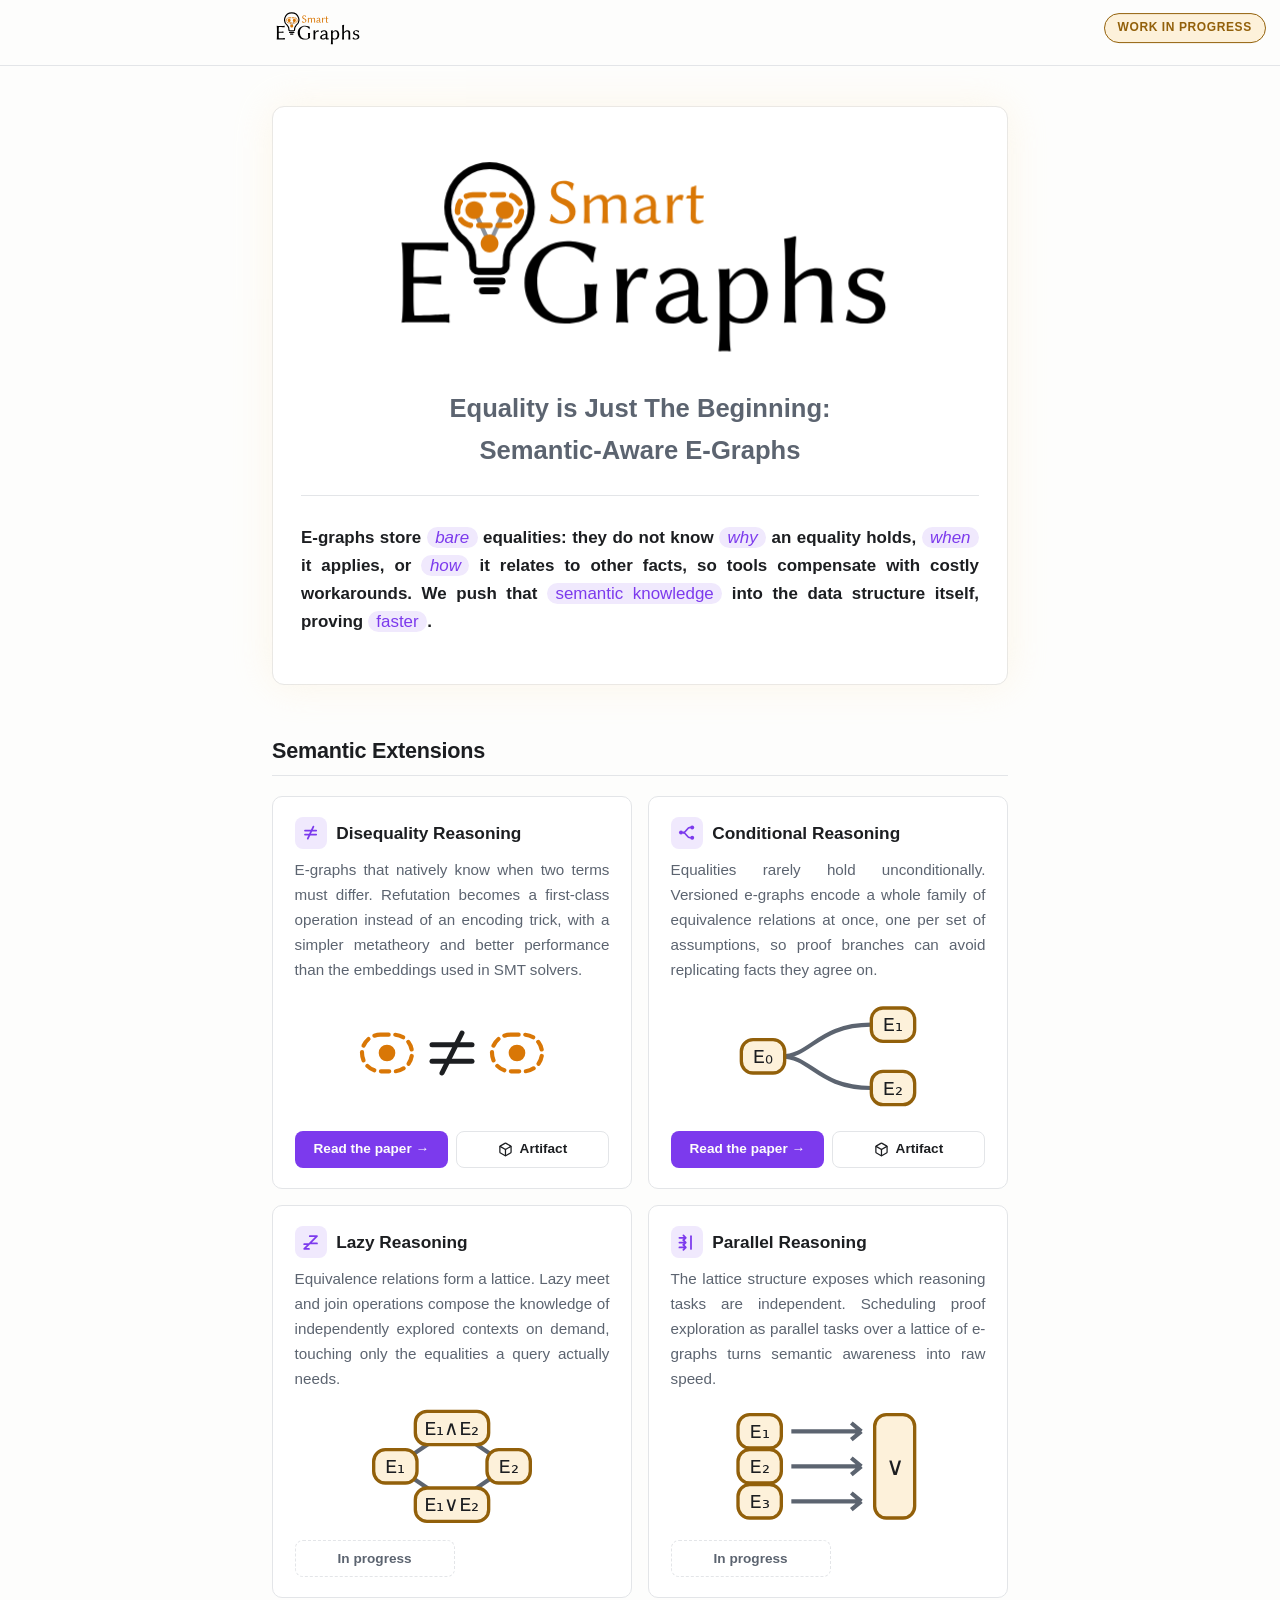
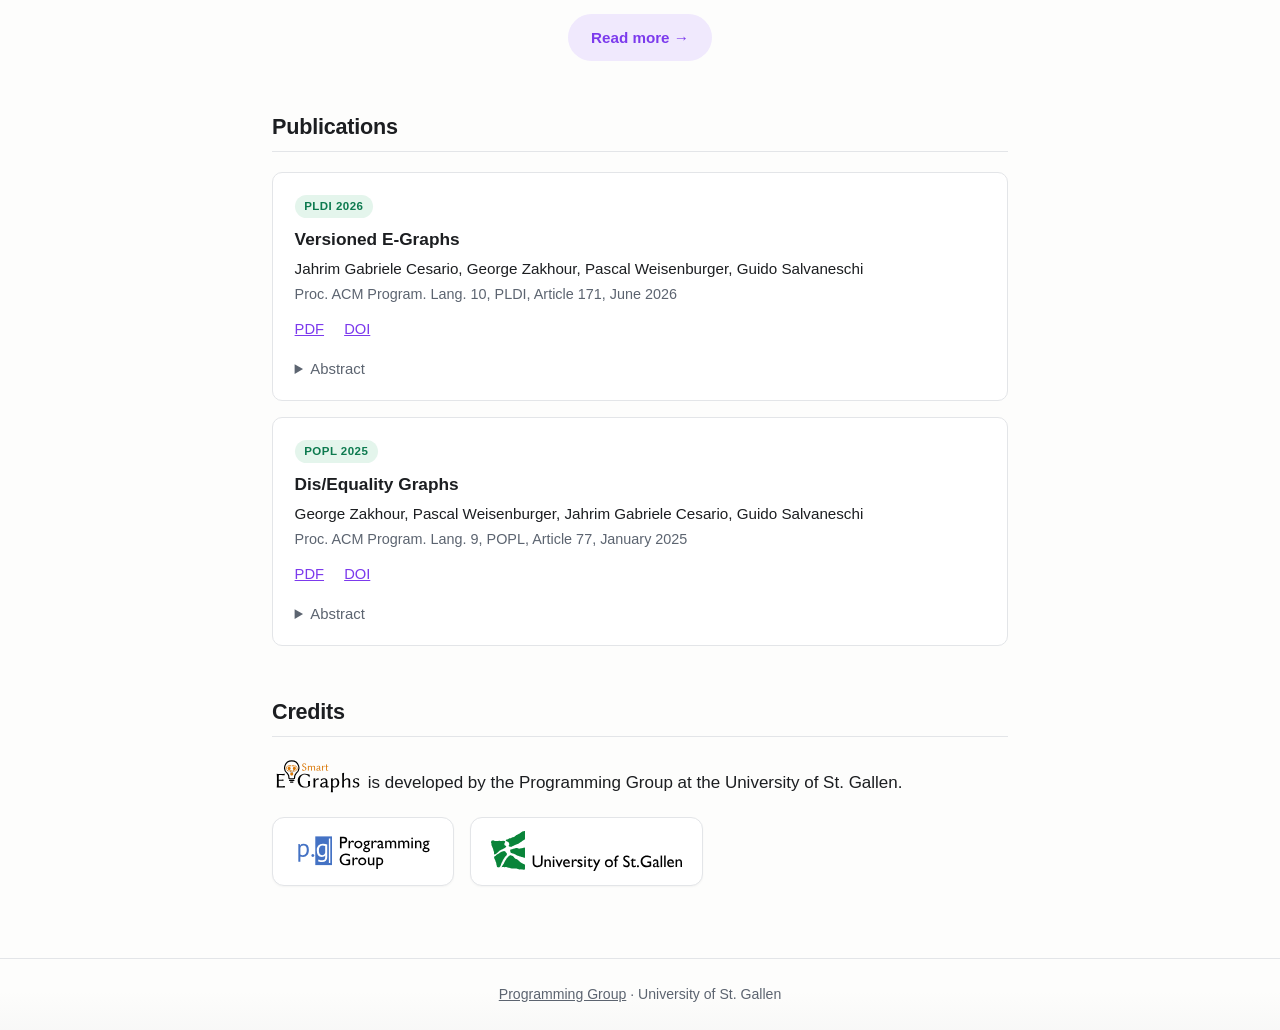
==== commit aff6cb70: "fix: darkmode logos not visible" ====
--- a/index.html
+++ b/index.html
@@ -15,7 +15,10 @@
 
 <header>
   <div class="wrap">
-    <img class="topbar-logo" src="assets/logo-type2.svg" alt="Smart E-Graphs">
+    <picture>
+      <source srcset="assets/logo-type2-dark.svg" media="(prefers-color-scheme: dark)">
+      <img class="topbar-logo" src="assets/logo-type2.svg" alt="Smart E-Graphs">
+    </picture>
   </div>
 </header>
 
@@ -24,7 +27,7 @@
 
     <section class="hero">
       <span id="hero-logo-slot"></span>
-      <noscript><img class="hero-logo" src="assets/logo-type2.svg" alt="Smart E-Graphs"></noscript>
+      <noscript><picture><source srcset="assets/logo-type2-dark.svg" media="(prefers-color-scheme: dark)"><img class="hero-logo" src="assets/logo-type2.svg" alt="Smart E-Graphs"></picture></noscript>
       <p class="tagline">Equality is Just The Beginning:</br>Semantic-Aware E-Graphs
       <hr>
       <p class="lead">
@@ -238,7 +241,7 @@
     </article>
 
     <h2 id="credits">Credits</h2>
-    <p><img class="inline-logo" src="assets/logo-type2.svg" alt="Smart E-Graphs"> is developed by the Programming Group at the University of St. Gallen.</p>
+    <p><picture><source srcset="assets/logo-type2-dark.svg" media="(prefers-color-scheme: dark)"><img class="inline-logo" src="assets/logo-type2.svg" alt="Smart E-Graphs"></picture> is developed by the Programming Group at the University of St. Gallen.</p>
     <div class="credit-logos">
       <a class="credit-logo" href="https://programming-group.com/" target="_blank" rel="noopener">
         <img src="assets/logo-programming-group.svg" alt="Programming Group">
--- a/style.css
+++ b/style.css
@@ -149,6 +149,12 @@
   max-width: 100%;
   margin: 0 auto 1.25rem;
 }
+/* In dark mode the wordmark and lamp outline are drawn in black; recolor to the
+   foreground so they stay legible. The injected hero SVG is inline, so CSS reaches it. */
+@media (prefers-color-scheme: dark) {
+  .hero-logo [fill="rgb(0%, 0%, 0%)"] { fill: var(--fg); }
+  .hero-logo [stroke="rgb(0%, 0%, 0%)"] { stroke: var(--fg); }
+}
 
 /* Lamp powers on bottom-to-top; then "Smart" fades in left-to-right. */
 .hero-logo .lamp-bulb { animation: lampBulb 0.6s ease-out both; }
@@ -160,13 +166,8 @@
 .hero-logo .lamp-eclass { animation: lampEclass 0.28s 2.8s both; }
 .hero-logo .lamp-word use {
   opacity: 0;
-  animation: lampWord 0.28s ease-out both;
-}
-.hero-logo .lamp-word use:nth-child(1) { animation-delay: 3.08s; }
-.hero-logo .lamp-word use:nth-child(2) { animation-delay: 3.15s; }
-.hero-logo .lamp-word use:nth-child(3) { animation-delay: 3.22s; }
-.hero-logo .lamp-word use:nth-child(4) { animation-delay: 3.29s; }
-.hero-logo .lamp-word use:nth-child(5) { animation-delay: 3.36s; }
+  animation: lampEclass 0.28s 2.8s both;
+}
 @keyframes lampBulb { from { opacity: 0; } to { opacity: 1; } }
 @keyframes lampFlicker {
   0%, 10% { opacity: 0; }
@@ -183,7 +184,6 @@
   60% { opacity: 0; }
   100% { opacity: 1; }
 }
-@keyframes lampWord { from { opacity: 0; } to { opacity: 1; } }
 @media (prefers-reduced-motion: reduce) {
   .hero::after { animation: none; opacity: 0.55; }
   .hero-logo .lamp-bulb,
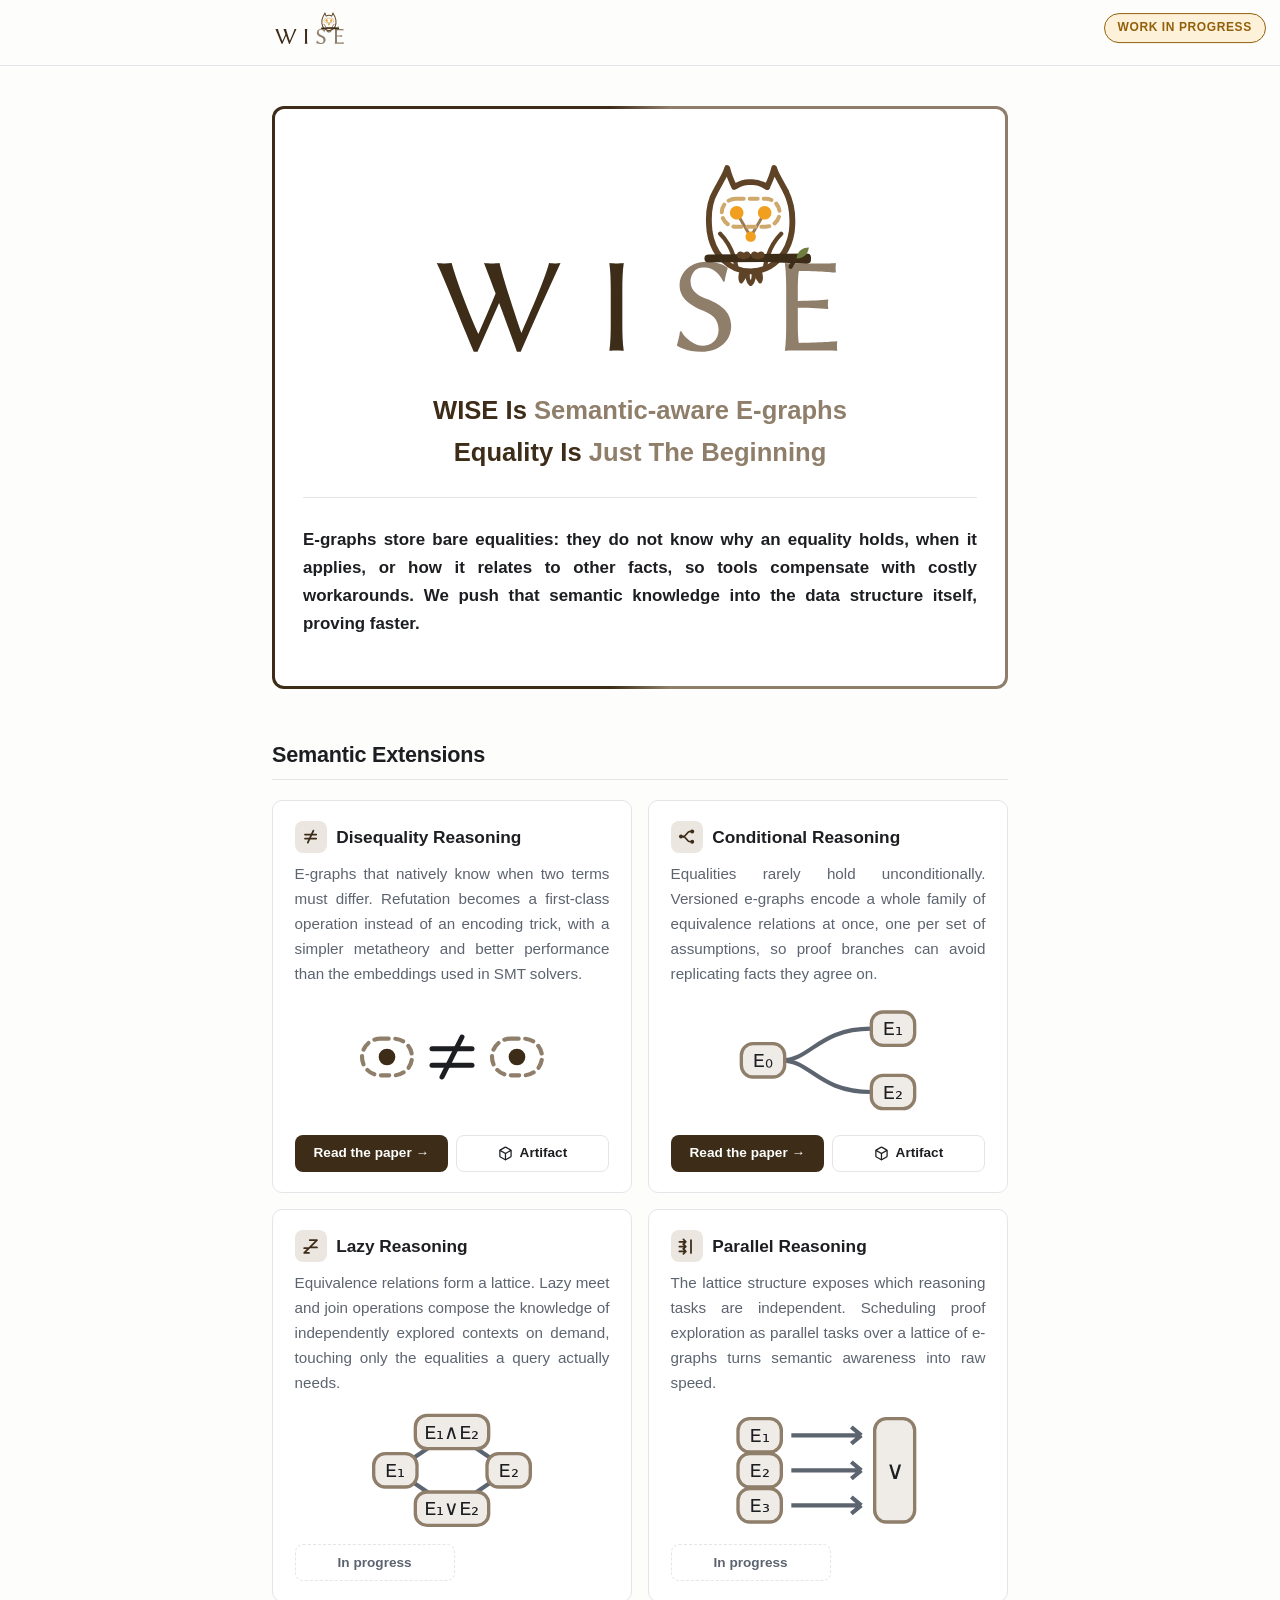
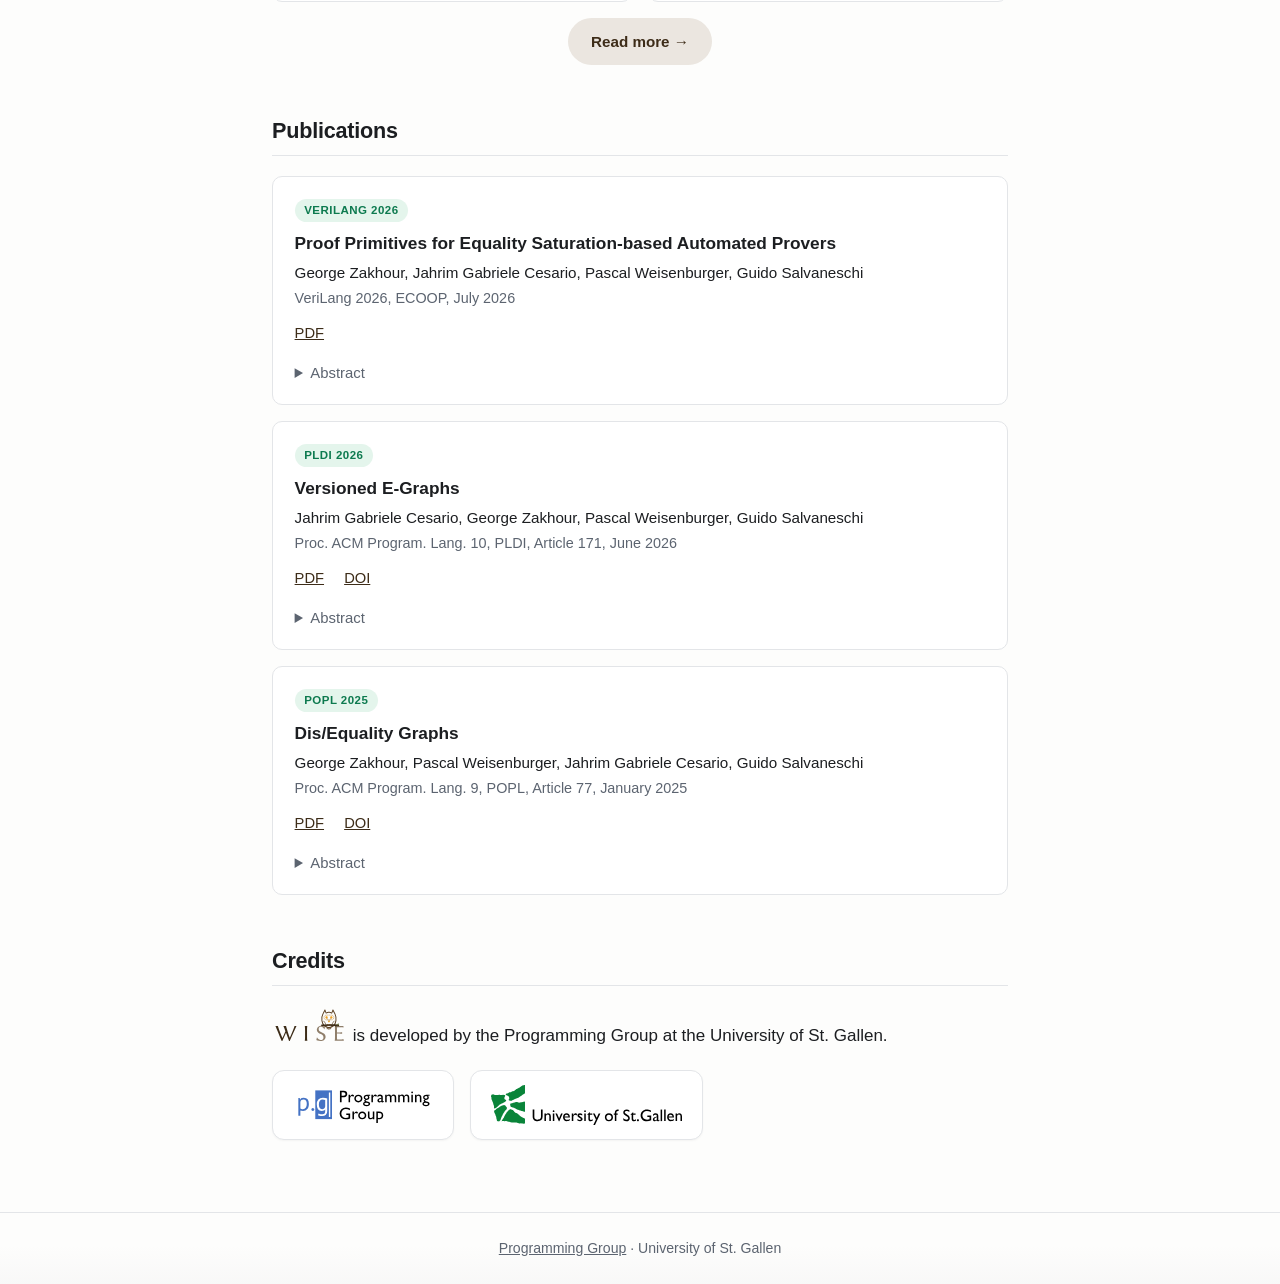
==== commit d5a9c901: "feat: add verilang publication; add og/twitter card; rebrand to WISE" ====
--- a/index.html
+++ b/index.html
@@ -3,9 +3,22 @@
 <head>
 <meta charset="utf-8">
 <meta name="viewport" content="width=device-width, initial-scale=1">
-<title>Smart E-Graphs</title>
-<meta name="description" content="Smart e-graphs: equality is just the beginning. E-graphs that understand disequality, assumptions, and branching proofs, for provers that prove more, faster.">
-<link rel="preload" href="assets/logo-animated.svg" as="fetch" type="image/svg+xml">
+<title>WISE &mdash; Semantic-Aware E-Graphs</title>
+<meta name="description" content="WISE: equality is just the beginning. E-graphs that understand disequality, assumptions, and branching proofs, for provers that prove more, faster.">
+<meta property="og:type" content="website">
+<meta property="og:site_name" content="WISE">
+<meta property="og:url" content="https://prg-grp.github.io/egraphs-extensions-website/">
+<meta property="og:title" content="WISE &mdash; Semantic-Aware E-Graphs">
+<meta property="og:description" content="WISE: equality is just the beginning. E-graphs that understand disequality, assumptions, and branching proofs, for provers that prove more, faster.">
+<meta property="og:image" content="https://prg-grp.github.io/egraphs-extensions-website/assets/logo-wise.png">
+<meta property="og:image:width" content="1200">
+<meta property="og:image:height" content="630">
+<meta property="og:image:alt" content="WISE">
+<meta name="twitter:card" content="summary_large_image">
+<meta name="twitter:title" content="WISE &mdash; Semantic-Aware E-Graphs">
+<meta name="twitter:description" content="WISE: equality is just the beginning. E-graphs that understand disequality, assumptions, and branching proofs, for provers that prove more, faster.">
+<meta name="twitter:image" content="https://prg-grp.github.io/egraphs-extensions-website/assets/logo-wise.png">
+<link rel="preload" href="assets/logo-hero.svg" as="fetch" type="image/svg+xml">
 <link rel="stylesheet" href="style.css">
 <link rel="icon" type="image/svg+xml" href="assets/logo-base.svg">
 </head>
@@ -16,8 +29,8 @@
 <header>
   <div class="wrap">
     <picture>
-      <source srcset="assets/logo-type2-dark.svg" media="(prefers-color-scheme: dark)">
-      <img class="topbar-logo" src="assets/logo-type2.svg" alt="Smart E-Graphs">
+      <source srcset="assets/logo-wise-dark.svg" media="(prefers-color-scheme: dark)">
+      <img class="topbar-logo" src="assets/logo-wise.svg" alt="WISE">
     </picture>
   </div>
 </header>
@@ -27,15 +40,14 @@
 
     <section class="hero">
       <span id="hero-logo-slot"></span>
-      <noscript><picture><source srcset="assets/logo-type2-dark.svg" media="(prefers-color-scheme: dark)"><img class="hero-logo" src="assets/logo-type2.svg" alt="Smart E-Graphs"></picture></noscript>
-      <p class="tagline">Equality is Just The Beginning:</br>Semantic-Aware E-Graphs
+      <noscript><picture><source srcset="assets/logo-wise-dark.svg" media="(prefers-color-scheme: dark)"><img class="hero-logo" src="assets/logo-wise.svg" alt="WISE"></picture></noscript>
+      <p class="tagline"><span class="init-wood">WISE Is</span> <span class="init-woodlight">Semantic-aware E-graphs</span><br><span class="init-wood">Equality Is</span> <span class="init-woodlight">Just The Beginning</span></p>
       <hr>
       <p class="lead">
-        E-graphs store <em class="keyword">bare</em> equalities: they do not know <em class="keyword">why</em> an equality holds,
-        <em class="keyword">when</em> it applies, or <em class="keyword">how</em> it relates to other facts, so
-        tools compensate with costly workarounds. 
-        We push that 
-        <span class="keyword">semantic knowledge</span> into the data structure itself, proving <span class="keyword">faster</span>.
+        E-graphs store bare equalities: they do not know why an equality holds,
+        when it applies, or how it relates to other facts, so tools compensate
+        with costly workarounds. 
+        We push that semantic knowledge into the data structure itself, proving faster.
       </p>
     </section>
 
@@ -189,6 +201,25 @@
     </p>
 
     <h2 id="publications">Publications</h2>
+
+    <article class="publication" id="publication-proof-primitives">
+      <span class="badge published">VeriLang 2026</span>
+      <h3>Proof Primitives for Equality Saturation-based Automated Provers</h3>
+      <p class="authors">George Zakhour, Jahrim Gabriele Cesario, Pascal Weisenburger, Guido Salvaneschi</p>
+      <p class="venue">VeriLang 2026, ECOOP, July 2026</p>
+      <p class="links">
+        <a href="publications/2026-proof-primitives.pdf">PDF</a>
+      </p>
+      <details>
+        <summary>Abstract</summary>
+        <p>We present a proof extraction algorithm for versioned e-graphs, an extension of
+        e-graphs that supports branching reasoning contexts and proof by cases. In the
+        setting of algebraic datatypes, the algorithm handles rewrites, congruence,
+        injectivity, contradictions, induction, and case splits. We implement it in Vegie,
+        a lightweight automated inductive theorem prover. An early case study suggests that
+        the produced proofs are smaller than those of a state-of-the-art e-graph prover.</p>
+      </details>
+    </article>
 
     <article class="publication" id="publication-versioned">
       <span class="badge published">PLDI 2026</span>
@@ -241,7 +272,7 @@
     </article>
 
     <h2 id="credits">Credits</h2>
-    <p><picture><source srcset="assets/logo-type2-dark.svg" media="(prefers-color-scheme: dark)"><img class="inline-logo" src="assets/logo-type2.svg" alt="Smart E-Graphs"></picture> is developed by the Programming Group at the University of St. Gallen.</p>
+    <p><picture><source srcset="assets/logo-wise-dark.svg" media="(prefers-color-scheme: dark)"><img class="inline-logo" src="assets/logo-wise.svg" alt="WISE"></picture> is developed by the Programming Group at the University of St. Gallen.</p>
     <div class="credit-logos">
       <a class="credit-logo" href="https://programming-group.com/" target="_blank" rel="noopener">
         <img src="assets/logo-programming-group.svg" alt="Programming Group">
@@ -258,7 +289,7 @@
 </footer>
 
 <script>
-  fetch("assets/logo-animated.svg").then(function (r) { return r.text(); }).then(function (svg) {
+  fetch("assets/logo-hero.svg").then(function (r) { return r.text(); }).then(function (svg) {
     var slot = document.getElementById("hero-logo-slot");
     if (slot) slot.outerHTML = svg;
   });
--- a/style.css
+++ b/style.css
@@ -3,9 +3,8 @@
   --bg: #fdfdfc;
   --fg: #1c1e21;
   --muted: #5c6470;
-  --accent: #7c3aed;
-  --accent-soft: #f0e9fd;
-  --eclass: #d97706;
+  --accent: var(--logo-wood);
+  --accent-soft: #ebe6e0;
   --card: #ffffff;
   --border: #e3e5e8;
   --badge-pub: #0d7a4f;
@@ -13,21 +12,32 @@
   --badge-sub: #92600a;
   --badge-sub-bg: #fdf1da;
   --logo-scale: 8;
+  /* WISE wordmark tones (see logo-hero.svg): "W I" = wood, "S E" = woodlight */
+  --logo-wood: #3d2c18;
+  --logo-woodlight: #8f7e6a;
+  /* Soft pill/hover tint for the secondary (woodlight) highlight */
+  --logo-woodlight-soft: #efece8;
+  /* Logo e-graph face colors, used for the diagram e-classes and e-nodes */
+  --logo-eclass: #cfa86b;
+  --logo-enode: #f0a01e;
 }
 @media (prefers-color-scheme: dark) {
   :root {
     --bg: #16181d;
     --fg: #e8eaed;
     --muted: #9aa3af;
-    --accent: #b79bf5;
-    --accent-soft: #2a2340;
-    --eclass: #e8b45a;
+    --accent-soft: #2b2a27;
     --card: #1e2127;
     --border: #31353c;
     --badge-pub: #6fd8a8;
     --badge-pub-bg: #17362a;
     --badge-sub: #ecc06a;
     --badge-sub-bg: #3a2e14;
+    /* wood recolors to gray in dark mode, matching the logo; woodlight is unchanged */
+    --logo-wood: #868c93;
+    --logo-woodlight-soft: #2f2c28;
+    --logo-eclass: #b3b8be;
+    --logo-enode: #f7bd3e;
   }
 }
 
@@ -61,7 +71,7 @@
 }
 p { margin: 0 0 1rem; }
 .lead { font-size: 1.06rem; font-weight: 600; color: var(--fg); text-align: justify; }
-.inline-logo { height: 2.25em; width: auto; vertical-align: -0.45em; }
+.inline-logo { height: 2.25em; width: auto; vertical-align: -0.17em; }
 .keyword, .keyword-alt {
   padding: 0.06em 0.5em;
   border-radius: 999px;
@@ -71,8 +81,8 @@
   background: var(--accent-soft);
 }
 .keyword-alt {
-  color: var(--badge-sub);
-  background: var(--badge-sub-bg);
+  color: var(--logo-woodlight);
+  background: var(--logo-woodlight-soft);
 }
 
 /* Work-in-progress banner */
@@ -117,29 +127,18 @@
   width: auto;
 }
 
-/* Hero card */
+/* Hero card: gradient border in the WISE wordmark tones, running left-to-right
+   from wood to woodlight around the whole card. The padding-box layer paints the
+   card fill; the border-box gradient shows through the transparent border. */
 .hero {
-  position: relative;
-  background: var(--card);
-  border: 1px solid var(--border);
+  background:
+    linear-gradient(var(--card), var(--card)) padding-box,
+    linear-gradient(to right, var(--logo-wood) 46%, var(--logo-woodlight) 54%) border-box;
+  border: 3px solid transparent;
   border-radius: 12px;
   padding: 2.25rem 1.75rem 2rem;
   margin: 2rem 0 2.5rem;
 }
-.hero > * { position: relative; z-index: 1; }
-/* Amber halo blooms outside the perimeter once the lamp lights up (~3s). */
-.hero::after {
-  content: "";
-  position: absolute;
-  inset: 0;
-  z-index: 0;
-  border-radius: inherit;
-  pointer-events: none;
-  box-shadow: 0 0 2.5rem 0.1rem var(--badge-sub-bg);
-  opacity: 0;
-  animation: heroGlow 1.8s ease-out 3.08s both;
-}
-@keyframes heroGlow { from { opacity: 0; } to { opacity: 0.55; } }
 /* #hero-logo-slot reserves the logo's box so injecting the SVG causes no layout shift */
 #hero-logo-slot,
 .hero-logo {
@@ -149,49 +148,6 @@
   max-width: 100%;
   margin: 0 auto 1.25rem;
 }
-/* In dark mode the wordmark and lamp outline are drawn in black; recolor to the
-   foreground so they stay legible. The injected hero SVG is inline, so CSS reaches it. */
-@media (prefers-color-scheme: dark) {
-  .hero-logo [fill="rgb(0%, 0%, 0%)"] { fill: var(--fg); }
-  .hero-logo [stroke="rgb(0%, 0%, 0%)"] { stroke: var(--fg); }
-}
-
-/* Lamp powers on bottom-to-top; then "Smart" fades in left-to-right. */
-.hero-logo .lamp-bulb { animation: lampBulb 0.6s ease-out both; }
-.hero-logo .lamp-edge,
-.hero-logo .lamp-node {
-  animation: lampFlicker 1.3s both;
-  animation-delay: var(--d, 0s);
-}
-.hero-logo .lamp-eclass { animation: lampEclass 0.28s 2.8s both; }
-.hero-logo .lamp-word use {
-  opacity: 0;
-  animation: lampEclass 0.28s 2.8s both;
-}
-@keyframes lampBulb { from { opacity: 0; } to { opacity: 1; } }
-@keyframes lampFlicker {
-  0%, 10% { opacity: 0; }
-  18% { opacity: 1; }
-  28% { opacity: 0.12; }
-  40% { opacity: 1; }
-  55% { opacity: 0.4; }
-  70% { opacity: 1; }
-  100% { opacity: 1; }
-}
-@keyframes lampEclass {
-  0% { opacity: 0; }
-  30% { opacity: 1; }
-  60% { opacity: 0; }
-  100% { opacity: 1; }
-}
-@media (prefers-reduced-motion: reduce) {
-  .hero::after { animation: none; opacity: 0.55; }
-  .hero-logo .lamp-bulb,
-  .hero-logo .lamp-edge,
-  .hero-logo .lamp-node,
-  .hero-logo .lamp-eclass,
-  .hero-logo .lamp-word use { animation: none; opacity: 1; }
-}
 .tagline {
   font-size: 1.6rem;
   font-weight: 700;
@@ -200,6 +156,9 @@
   margin: 0 auto;
   max-width: 34rem;
 }
+/* Slogan colored to match the WISE logo's two tones: W/I words in wood, S/E words in woodlight */
+.tagline .init-wood { color: var(--logo-wood); }
+.tagline .init-woodlight { color: var(--logo-woodlight); }
 .hero hr {
   border: none;
   border-top: 1px solid var(--border);
@@ -232,7 +191,7 @@
 }
 .diagram .packet path {
   fill: none;
-  stroke: var(--eclass);
+  stroke: var(--accent);
   stroke-width: 2.5;
   stroke-linecap: round;
   stroke-dasharray: 12 88;
@@ -253,16 +212,16 @@
 }
 .diagram .eclass {
   fill: none;
-  stroke: var(--eclass);
+  stroke: var(--logo-woodlight);
   stroke-width: 2.5;
   stroke-dasharray: 5 4;
   stroke-linecap: round;
 }
-.diagram .enode { fill: var(--eclass); }
+.diagram .enode { fill: var(--accent); }
 .diagram .edge { stroke: var(--muted); stroke-width: 2.5; fill: none; }
 .diagram .vbox {
-  fill: var(--badge-sub-bg);
-  stroke: var(--badge-sub);
+  fill: var(--logo-woodlight-soft);
+  stroke: var(--logo-woodlight);
   stroke-width: 2;
 }
 .diagram .vlabel {
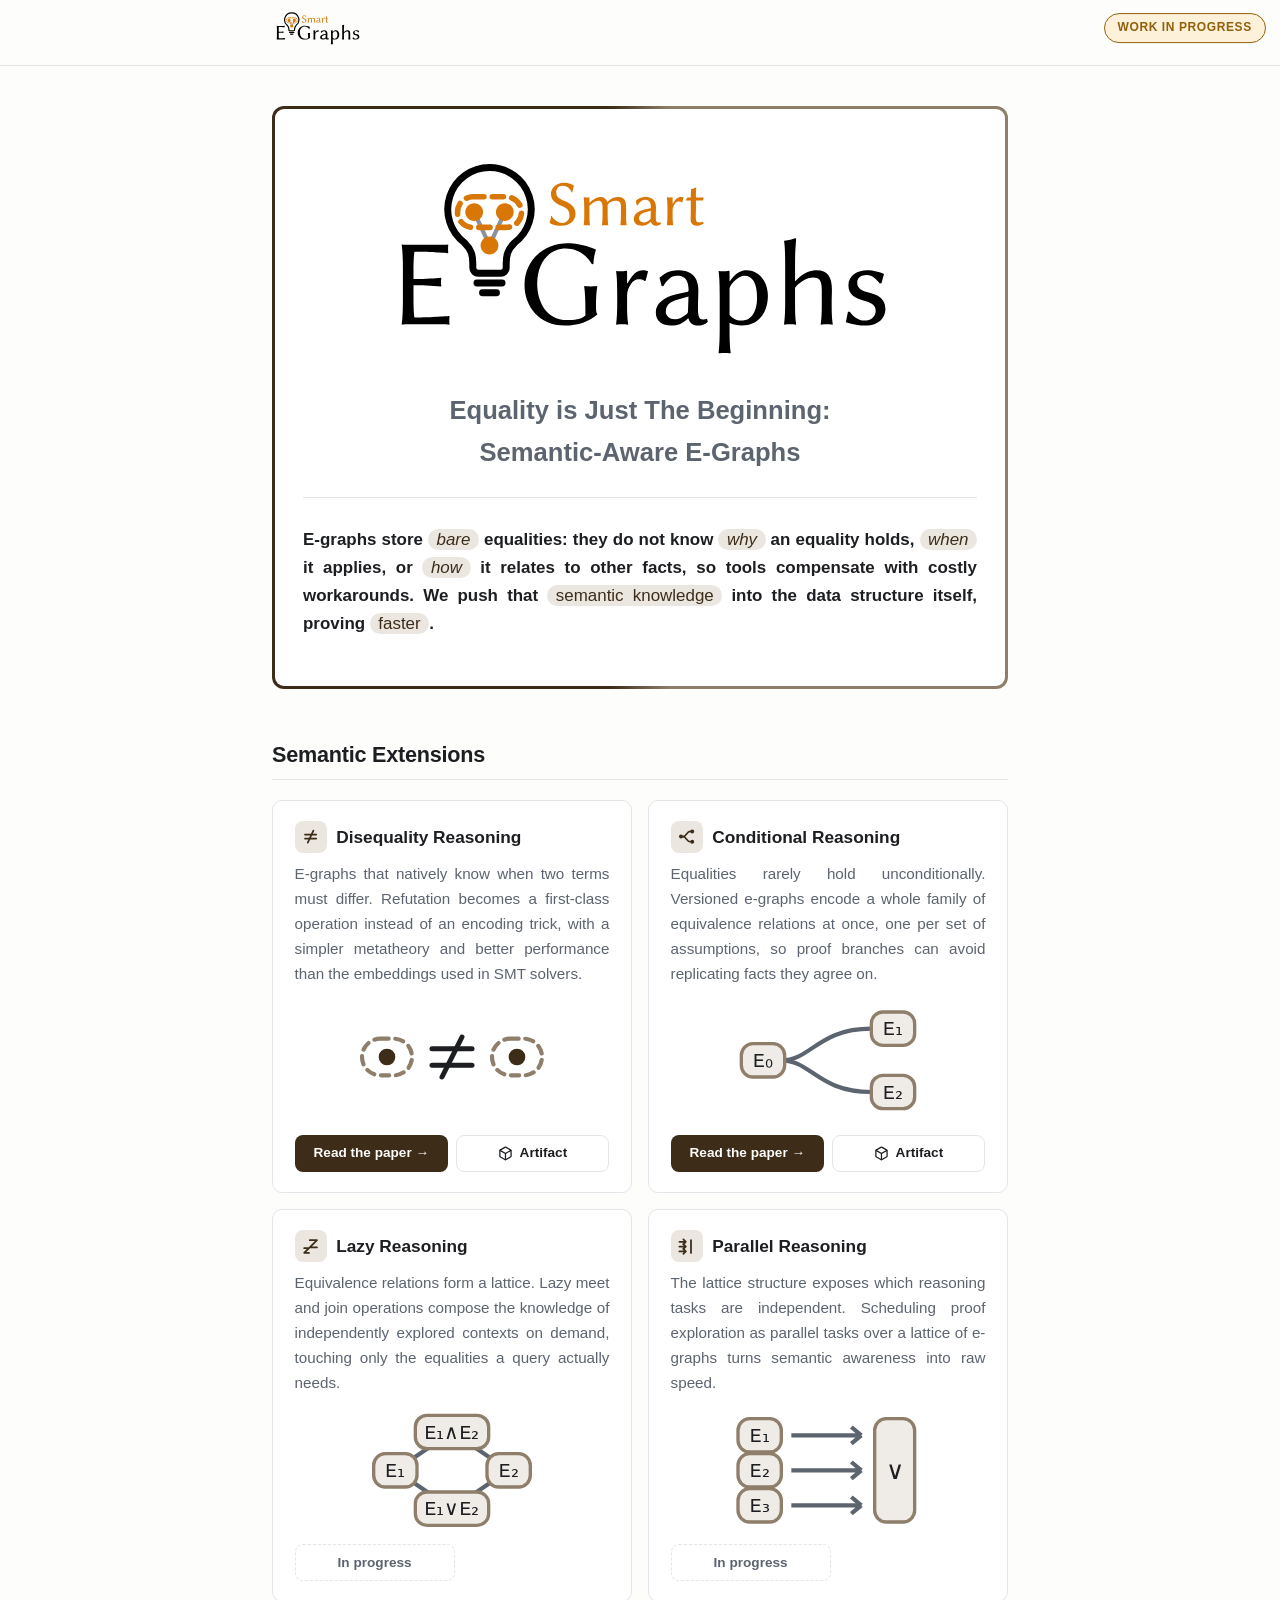
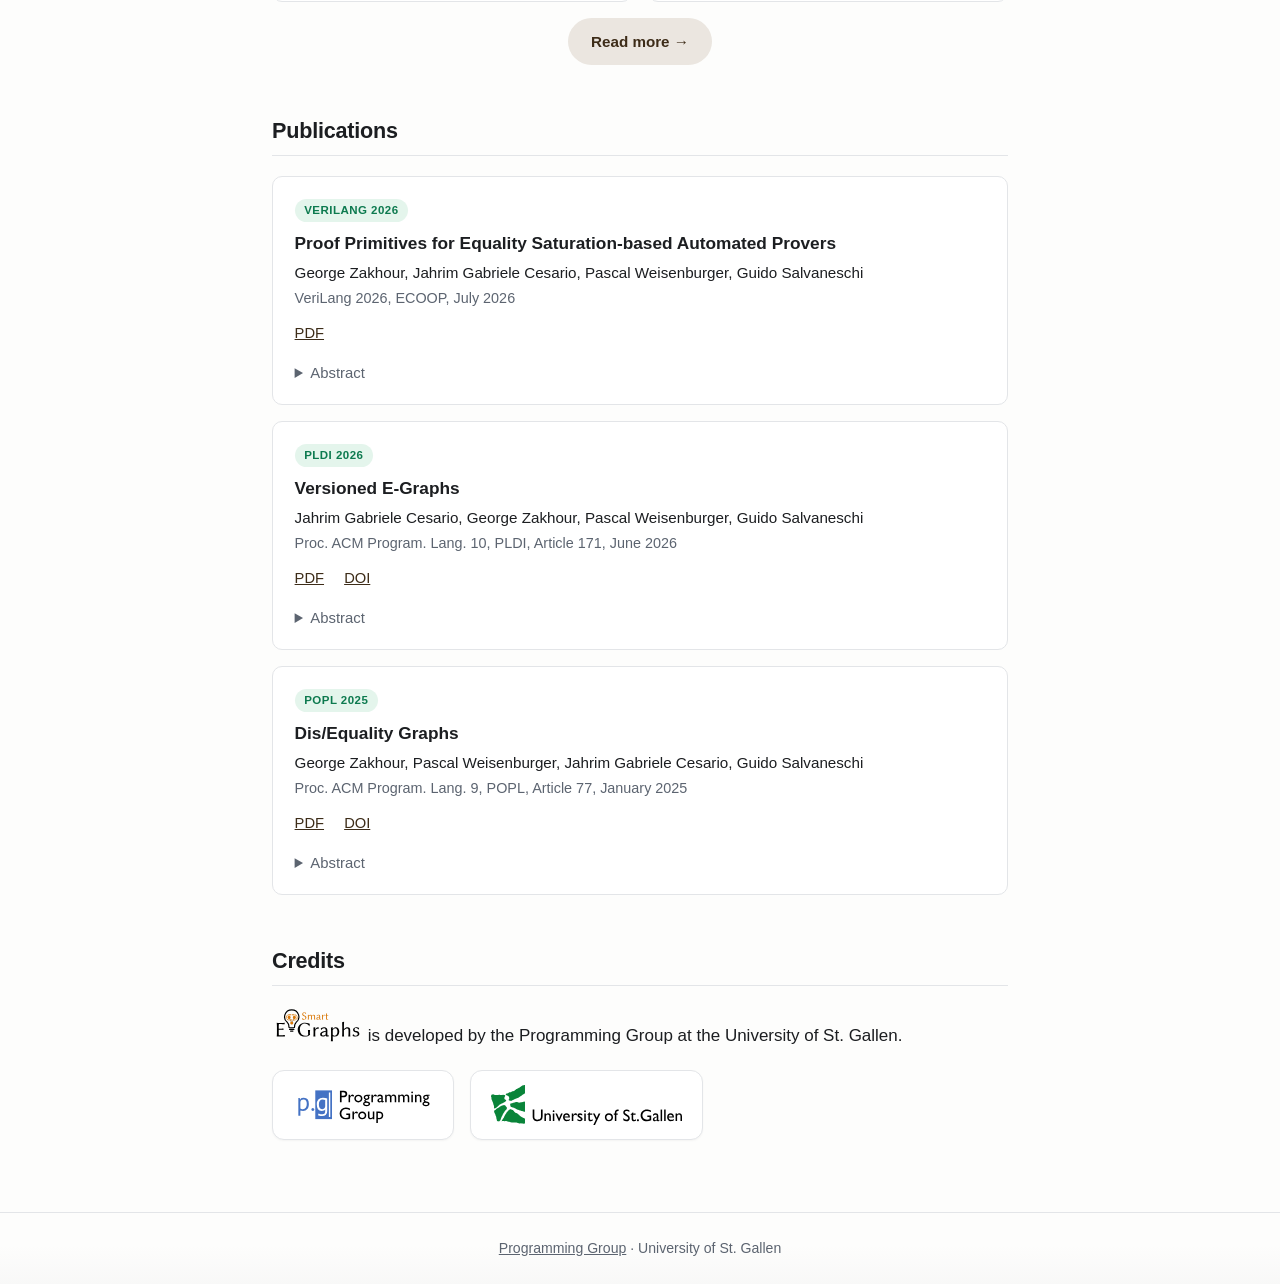
==== commit 2d435b23: "feat: add verilang publication; add og/twitter cards Bring brand-agnostic updates from the WISE bran" ====
--- a/index.html
+++ b/index.html
@@ -3,22 +3,22 @@
 <head>
 <meta charset="utf-8">
 <meta name="viewport" content="width=device-width, initial-scale=1">
-<title>WISE &mdash; Semantic-Aware E-Graphs</title>
-<meta name="description" content="WISE: equality is just the beginning. E-graphs that understand disequality, assumptions, and branching proofs, for provers that prove more, faster.">
+<title>Smart E-Graphs</title>
+<meta name="description" content="Smart e-graphs: equality is just the beginning. E-graphs that understand disequality, assumptions, and branching proofs, for provers that prove more, faster.">
 <meta property="og:type" content="website">
-<meta property="og:site_name" content="WISE">
+<meta property="og:site_name" content="Smart E-Graphs">
 <meta property="og:url" content="https://prg-grp.github.io/egraphs-extensions-website/">
-<meta property="og:title" content="WISE &mdash; Semantic-Aware E-Graphs">
-<meta property="og:description" content="WISE: equality is just the beginning. E-graphs that understand disequality, assumptions, and branching proofs, for provers that prove more, faster.">
-<meta property="og:image" content="https://prg-grp.github.io/egraphs-extensions-website/assets/logo-wise.png">
+<meta property="og:title" content="Smart E-Graphs">
+<meta property="og:description" content="Smart e-graphs: equality is just the beginning. E-graphs that understand disequality, assumptions, and branching proofs, for provers that prove more, faster.">
+<meta property="og:image" content="https://prg-grp.github.io/egraphs-extensions-website/assets/logo-type2.png">
 <meta property="og:image:width" content="1200">
 <meta property="og:image:height" content="630">
-<meta property="og:image:alt" content="WISE">
+<meta property="og:image:alt" content="Smart E-Graphs">
 <meta name="twitter:card" content="summary_large_image">
-<meta name="twitter:title" content="WISE &mdash; Semantic-Aware E-Graphs">
-<meta name="twitter:description" content="WISE: equality is just the beginning. E-graphs that understand disequality, assumptions, and branching proofs, for provers that prove more, faster.">
-<meta name="twitter:image" content="https://prg-grp.github.io/egraphs-extensions-website/assets/logo-wise.png">
-<link rel="preload" href="assets/logo-hero.svg" as="fetch" type="image/svg+xml">
+<meta name="twitter:title" content="Smart E-Graphs">
+<meta name="twitter:description" content="Smart e-graphs: equality is just the beginning. E-graphs that understand disequality, assumptions, and branching proofs, for provers that prove more, faster.">
+<meta name="twitter:image" content="https://prg-grp.github.io/egraphs-extensions-website/assets/logo-type2.png">
+<link rel="preload" href="assets/logo-animated.svg" as="fetch" type="image/svg+xml">
 <link rel="stylesheet" href="style.css">
 <link rel="icon" type="image/svg+xml" href="assets/logo-base.svg">
 </head>
@@ -29,8 +29,8 @@
 <header>
   <div class="wrap">
     <picture>
-      <source srcset="assets/logo-wise-dark.svg" media="(prefers-color-scheme: dark)">
-      <img class="topbar-logo" src="assets/logo-wise.svg" alt="WISE">
+      <source srcset="assets/logo-type2-dark.svg" media="(prefers-color-scheme: dark)">
+      <img class="topbar-logo" src="assets/logo-type2.svg" alt="Smart E-Graphs">
     </picture>
   </div>
 </header>
@@ -40,14 +40,15 @@
 
     <section class="hero">
       <span id="hero-logo-slot"></span>
-      <noscript><picture><source srcset="assets/logo-wise-dark.svg" media="(prefers-color-scheme: dark)"><img class="hero-logo" src="assets/logo-wise.svg" alt="WISE"></picture></noscript>
-      <p class="tagline"><span class="init-wood">WISE Is</span> <span class="init-woodlight">Semantic-aware E-graphs</span><br><span class="init-wood">Equality Is</span> <span class="init-woodlight">Just The Beginning</span></p>
+      <noscript><picture><source srcset="assets/logo-type2-dark.svg" media="(prefers-color-scheme: dark)"><img class="hero-logo" src="assets/logo-type2.svg" alt="Smart E-Graphs"></picture></noscript>
+      <p class="tagline">Equality is Just The Beginning:</br>Semantic-Aware E-Graphs
       <hr>
       <p class="lead">
-        E-graphs store bare equalities: they do not know why an equality holds,
-        when it applies, or how it relates to other facts, so tools compensate
-        with costly workarounds. 
-        We push that semantic knowledge into the data structure itself, proving faster.
+        E-graphs store <em class="keyword">bare</em> equalities: they do not know <em class="keyword">why</em> an equality holds,
+        <em class="keyword">when</em> it applies, or <em class="keyword">how</em> it relates to other facts, so
+        tools compensate with costly workarounds. 
+        We push that 
+        <span class="keyword">semantic knowledge</span> into the data structure itself, proving <span class="keyword">faster</span>.
       </p>
     </section>
 
@@ -272,7 +273,7 @@
     </article>
 
     <h2 id="credits">Credits</h2>
-    <p><picture><source srcset="assets/logo-wise-dark.svg" media="(prefers-color-scheme: dark)"><img class="inline-logo" src="assets/logo-wise.svg" alt="WISE"></picture> is developed by the Programming Group at the University of St. Gallen.</p>
+    <p><picture><source srcset="assets/logo-type2-dark.svg" media="(prefers-color-scheme: dark)"><img class="inline-logo" src="assets/logo-type2.svg" alt="Smart E-Graphs"></picture> is developed by the Programming Group at the University of St. Gallen.</p>
     <div class="credit-logos">
       <a class="credit-logo" href="https://programming-group.com/" target="_blank" rel="noopener">
         <img src="assets/logo-programming-group.svg" alt="Programming Group">
@@ -289,7 +290,7 @@
 </footer>
 
 <script>
-  fetch("assets/logo-hero.svg").then(function (r) { return r.text(); }).then(function (svg) {
+  fetch("assets/logo-animated.svg").then(function (r) { return r.text(); }).then(function (svg) {
     var slot = document.getElementById("hero-logo-slot");
     if (slot) slot.outerHTML = svg;
   });
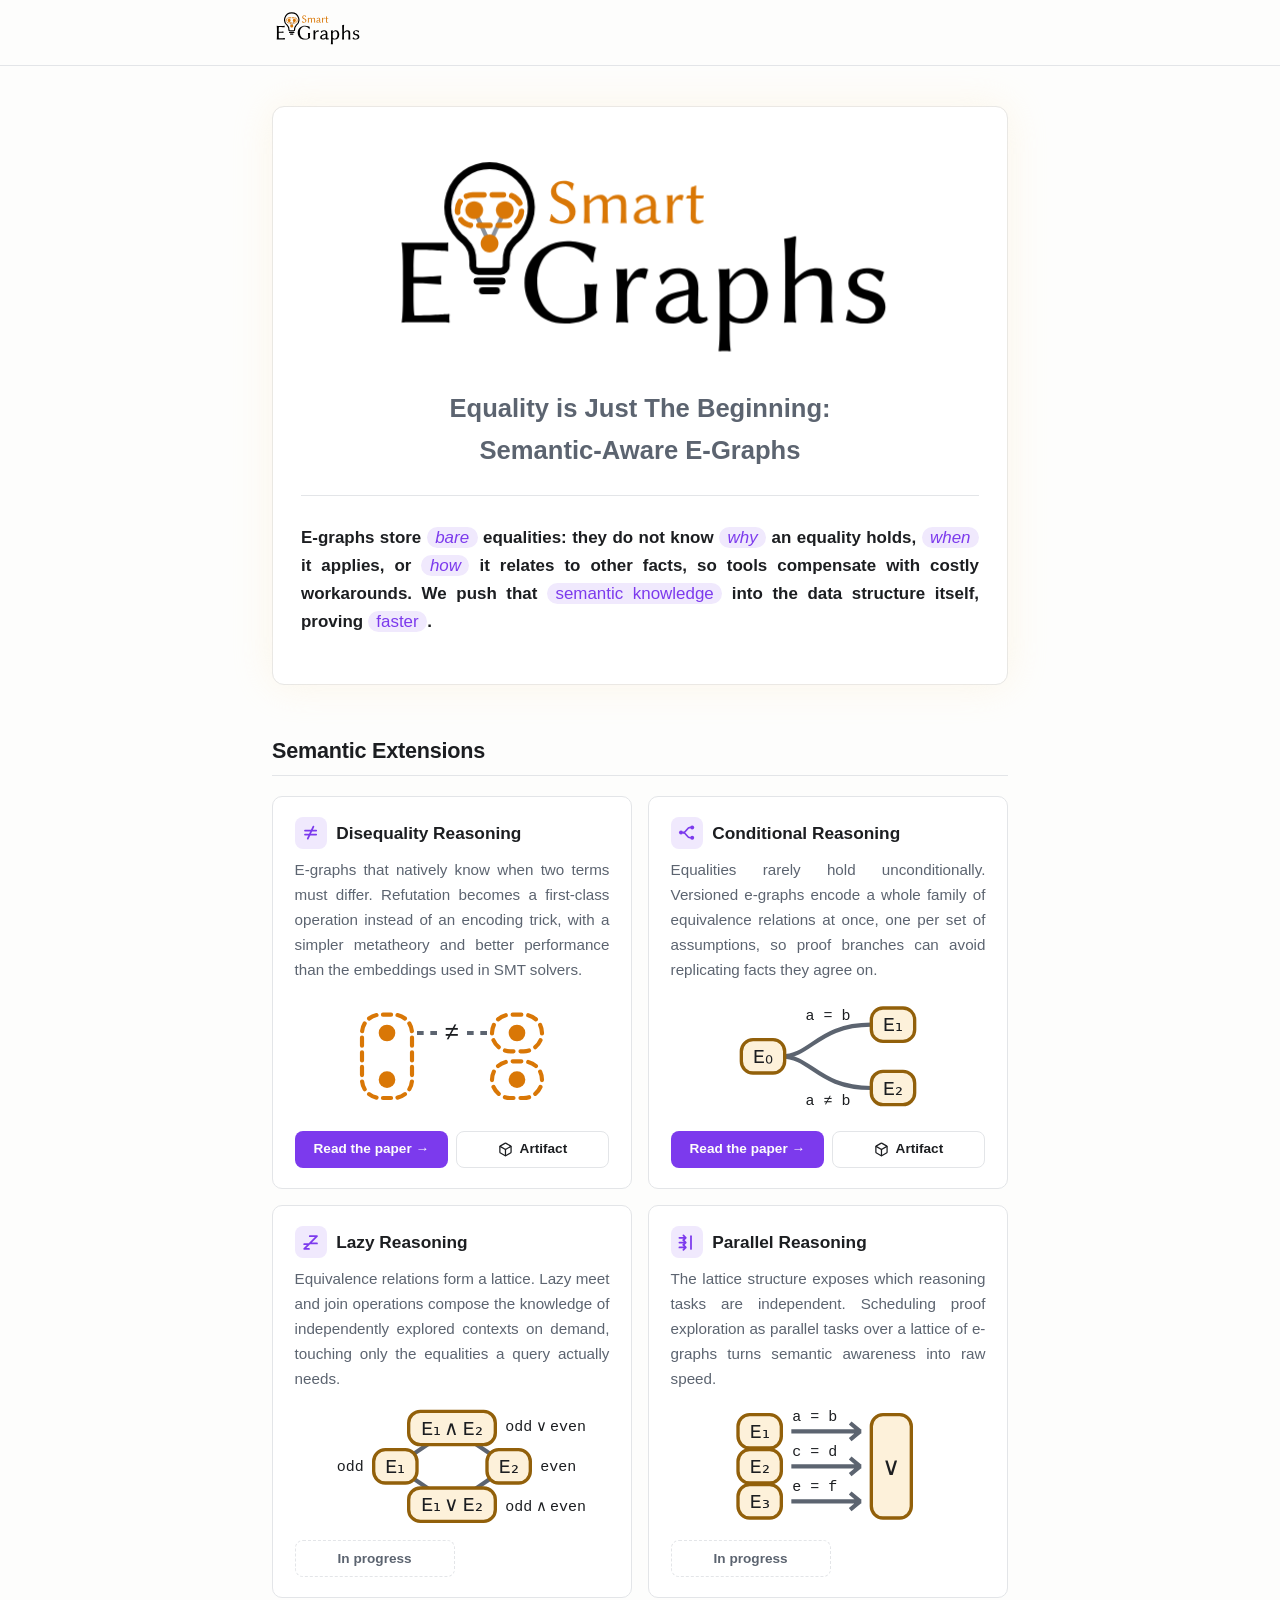
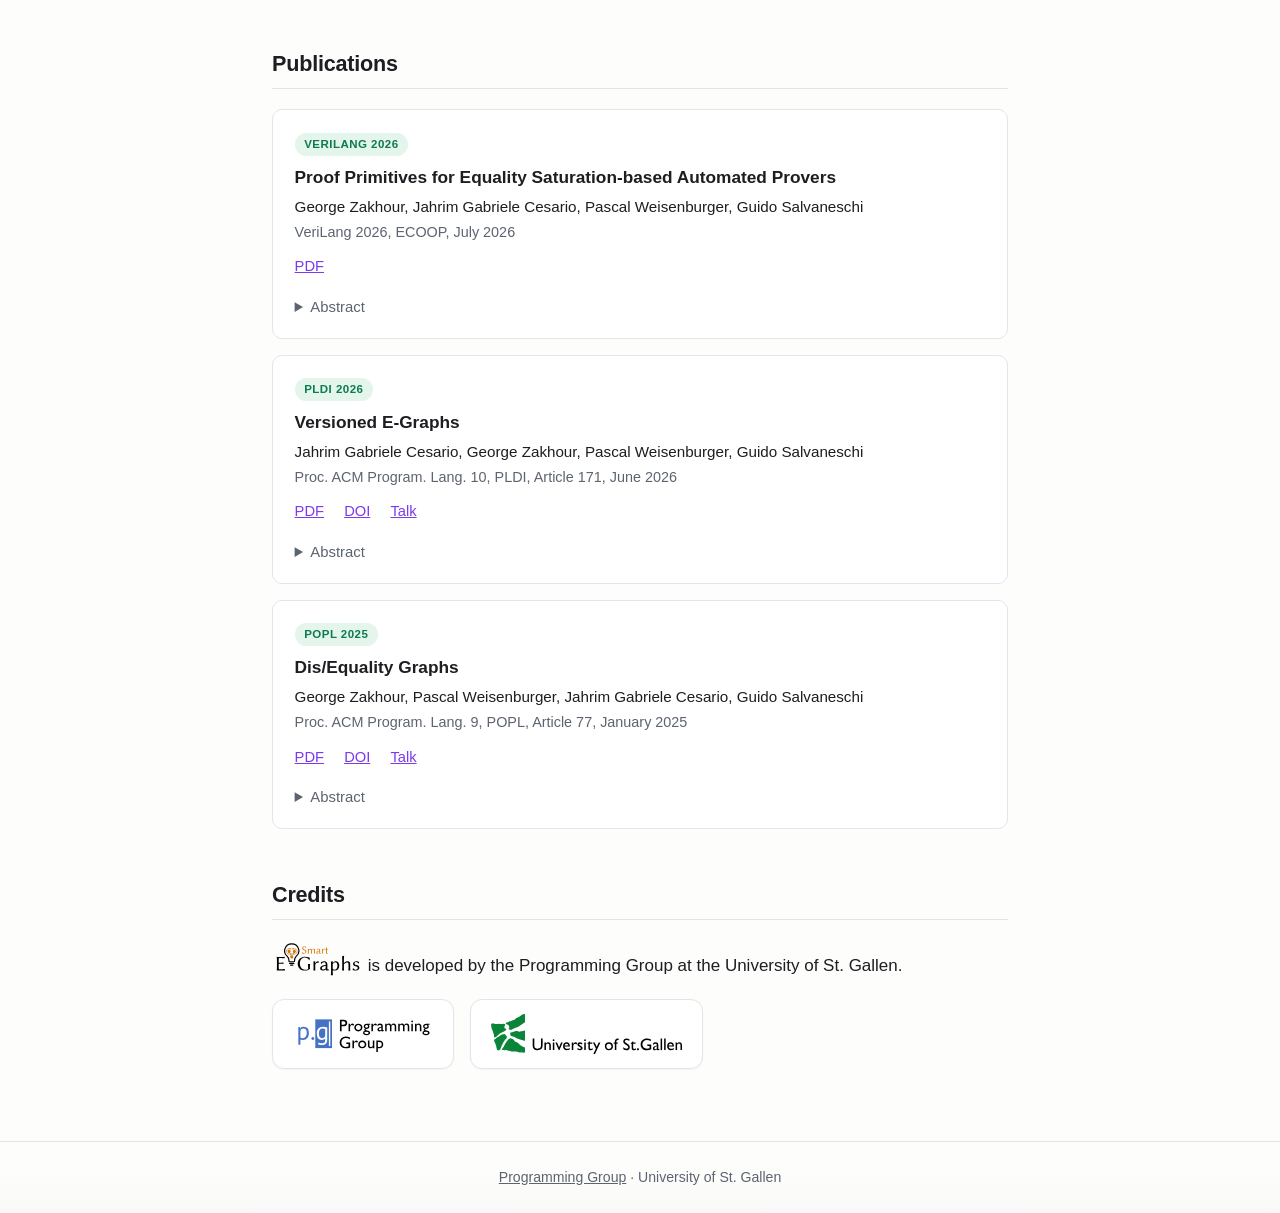
==== commit 050e3fec: "feat: polish website feat: add talk links to disequality and versioned publications feat: open publi" ====
--- a/index.html
+++ b/index.html
@@ -24,7 +24,7 @@
 </head>
 <body>
 
-<div class="wip" role="note">Work in progress</div>
+<!-- <div class="wip" role="note">Work in progress</div> -->
 
 <header>
   <div class="wrap">
@@ -65,16 +65,17 @@
         first-class operation instead of an encoding trick, with a simpler metatheory and
         better performance than the embeddings used in SMT solvers.</p>
       </div>
-      <svg class="extension-img diagram" viewBox="0 0 120 70" aria-hidden="true">
-        <rect class="eclass" x="6" y="22" width="30" height="22" rx="11"/>
-        <rect class="eclass" x="84" y="22" width="30" height="22" rx="11"/>
-        <circle class="enode" cx="21" cy="33" r="5"/>
-        <circle class="enode" cx="99" cy="33" r="5"/>
-        <g class="fg">
-          <line x1="48" y1="28" x2="72" y2="28"/>
-          <line x1="48" y1="38" x2="72" y2="38"/>
-          <line x1="66" y1="21" x2="54" y2="45"/>
-        </g>
+      <svg class="extension-img diagram" viewBox="-21 0 162 70" aria-hidden="true">
+        <path class="eclass" d="M21 10 H25 A11 11 0 0 1 36 21 V49 A11 11 0 0 1 25 60 H17 A11 11 0 0 1 6 49 V21 A11 11 0 0 1 17 10 Z" pathLength="144"/>
+        <path class="eclass" d="M99 10 H103 A11 11 0 0 1 114 21 A11 11 0 0 1 103 32 H95 A11 11 0 0 1 84 21 A11 11 0 0 1 95 10 Z" pathLength="81"/>
+        <path class="eclass" d="M99 38 H103 A11 11 0 0 1 114 49 A11 11 0 0 1 103 60 H95 A11 11 0 0 1 84 49 A11 11 0 0 1 95 38 Z" pathLength="81"/>
+        <circle class="enode" cx="21" cy="21" r="5"/>
+        <circle class="enode" cx="21" cy="49" r="5"/>
+        <circle class="enode" cx="99" cy="21" r="5"/>
+        <circle class="enode" cx="99" cy="49" r="5"/>
+        <line class="edge" x1="39" y1="21" x2="51" y2="21" stroke-dasharray="4 4"/>
+        <line class="edge" x1="69" y1="21" x2="84" y2="21" stroke-dasharray="4 4"/>
+        <text class="vlabel" x="60" y="25.5" text-anchor="middle" style="font-size: 15px">&#8800;</text>
       </svg>
       <div class="ext-actions">
         <a class="ext-btn" href="#publication-diseq">Read the paper &rarr;</a>
@@ -92,7 +93,7 @@
         of equivalence relations at once, one per set of assumptions, so proof branches
         can avoid replicating facts they agree on.</p>
       </div>
-      <svg class="extension-img diagram" viewBox="0 0 120 70" aria-hidden="true">
+      <svg class="extension-img diagram" viewBox="-21 0 162 70" aria-hidden="true">
         <path class="edge" d="M32 35 C50 35 54 16 86 16"/>
         <path class="edge" d="M32 35 C50 35 54 54 86 54"/>
         <g class="packet">
@@ -108,6 +109,8 @@
           <text x="21" y="39">E&#8320;</text>
           <text x="99" y="20">E&#8321;</text>
           <text x="99" y="58">E&#8322;</text>
+          <text x="60" y="13" style="font-size: 9px">a = b</text>
+          <text x="60" y="64" style="font-size: 9px">a &#8800; b</text>
         </g>
       </svg>
       <div class="ext-actions">
@@ -126,7 +129,7 @@
         knowledge of independently explored contexts on demand, touching only the equalities
         a query actually needs.</p>
       </div>
-      <svg class="extension-img diagram" viewBox="0 0 120 70" aria-hidden="true">
+      <svg class="extension-img diagram" viewBox="-21 0 162 70" aria-hidden="true">
         <g class="edge">
           <line x1="60" y1="12" x2="26" y2="35"/>
           <line x1="60" y1="12" x2="94" y2="35"/>
@@ -140,16 +143,20 @@
           <path d="M94 35 L60 58" pathLength="100" style="animation-delay: -1.2s"/>
         </g>
         <g class="vbox">
-          <rect x="38" y="2" width="44" height="20" rx="7"/>
+          <rect x="34" y="2" width="52" height="20" rx="7"/>
           <rect x="13" y="25" width="26" height="20" rx="7"/>
           <rect x="81" y="25" width="26" height="20" rx="7"/>
-          <rect x="38" y="48" width="44" height="20" rx="7"/>
+          <rect x="34" y="48" width="52" height="20" rx="7"/>
         </g>
         <g class="vlabel" text-anchor="middle">
-          <text x="60" y="16">E&#8321;&#8743;E&#8322;</text>
+          <text x="60" y="16">E&#8321;<tspan dx="2">&#8743;</tspan><tspan dx="2">E&#8322;</tspan></text>
           <text x="26" y="39">E&#8321;</text>
           <text x="94" y="39">E&#8322;</text>
-          <text x="60" y="62">E&#8321;&#8744;E&#8322;</text>
+          <text x="60" y="62">E&#8321;<tspan dx="2">&#8744;</tspan><tspan dx="2">E&#8322;</tspan></text>
+          <text x="92" y="14" text-anchor="start" style="font-size: 9px">odd<tspan dx="2">&#8744;</tspan><tspan dx="2">even</tspan></text>
+          <text x="7" y="38" text-anchor="end" style="font-size: 9px">odd</text>
+          <text x="113" y="38" text-anchor="start" style="font-size: 9px">even</text>
+          <text x="92" y="62" text-anchor="start" style="font-size: 9px">odd<tspan dx="2">&#8743;</tspan><tspan dx="2">even</tspan></text>
         </g>
       </svg>
       <div class="ext-actions">
@@ -167,28 +174,31 @@
         proof exploration as parallel tasks over a lattice of e-graphs turns semantic
         awareness into raw speed.</p>
       </div>
-      <svg class="extension-img diagram" viewBox="0 0 120 70" aria-hidden="true">
+      <svg class="extension-img diagram" viewBox="-21 0 162 70" aria-hidden="true">
         <g class="vbox">
           <rect x="6" y="4" width="26" height="20" rx="7"/>
           <rect x="6" y="25" width="26" height="20" rx="7"/>
           <rect x="6" y="46" width="26" height="20" rx="7"/>
-          <rect x="88" y="4" width="24" height="62" rx="7"/>
+          <rect x="86" y="4" width="24" height="62" rx="7"/>
         </g>
         <g class="vlabel" text-anchor="middle">
           <text x="19" y="18">E&#8321;</text>
           <text x="19" y="39">E&#8322;</text>
           <text x="19" y="60">E&#8323;</text>
-          <text x="100" y="40" font-size="15">&#8744;</text>
+          <text x="98" y="40" font-size="15">&#8744;</text>
+          <text x="52" y="8" style="font-size: 9px">a = b</text>
+          <text x="52" y="29" style="font-size: 9px">c = d</text>
+          <text x="52" y="50" style="font-size: 9px">e = f</text>
         </g>
         <g class="edge">
-          <path d="M38 14 h42 m0 0 l-6 -5 m6 5 l-6 5"/>
-          <path d="M38 35 h42 m0 0 l-6 -5 m6 5 l-6 5"/>
-          <path d="M38 56 h42 m0 0 l-6 -5 m6 5 l-6 5"/>
+          <path d="M38 14 h42 m-.7 0 l-6 -5 m6 5 l-6 5"/>
+          <path d="M38 35 h42 m-.7 0 l-6 -5 m6 5 l-6 5"/>
+          <path d="M38 56 h42 m-.7 0 l-6 -5 m6 5 l-6 5"/>
         </g>
         <g class="packet">
-          <path d="M38 14 h42" pathLength="100"/>
-          <path d="M38 35 h42" pathLength="100" style="animation-delay: -0.8s"/>
-          <path d="M38 56 h42" pathLength="100" style="animation-delay: -1.6s"/>
+          <path d="M39 14 h40" pathLength="100"/>
+          <path d="M39 35 h40" pathLength="100" style="animation-delay: -0.8s"/>
+          <path d="M39 56 h40" pathLength="100" style="animation-delay: -1.6s"/>
         </g>
       </svg>
       <div class="ext-actions">
@@ -197,9 +207,9 @@
     </article>
     </div>
 
-    <p class="readmore-wrap">
+    <!-- <p class="readmore-wrap">
       <a class="readmore-btn" href="background.html">Read more &rarr;</a>
-    </p>
+    </p> -->
 
     <h2 id="publications">Publications</h2>
 
@@ -230,6 +240,7 @@
       <p class="links">
         <a href="publications/2026-versioned-egraphs.pdf">PDF</a>
         <a href="https://doi.org/10.1145/3808249">DOI</a>
+        <a href="https://www.youtube.com/watch?v=5nZc6cUwqpY&amp;t=11734" target="_blank" rel="noopener">Talk</a>
       </p>
       <details>
         <summary>Abstract</summary>
@@ -255,6 +266,7 @@
       <p class="links">
         <a href="publications/2025-disequality-graphs.pdf">PDF</a>
         <a href="https://doi.org/10.1145/3704913">DOI</a>
+        <a href="https://youtu.be/z1QSRZCJkEI" target="_blank" rel="noopener">Talk</a>
       </p>
       <details>
         <summary>Abstract</summary>
--- a/style.css
+++ b/style.css
@@ -3,8 +3,9 @@
   --bg: #fdfdfc;
   --fg: #1c1e21;
   --muted: #5c6470;
-  --accent: var(--logo-wood);
-  --accent-soft: #ebe6e0;
+  --accent: #7c3aed;
+  --accent-soft: #f0e9fd;
+  --eclass: #d97706;
   --card: #ffffff;
   --border: #e3e5e8;
   --badge-pub: #0d7a4f;
@@ -12,32 +13,21 @@
   --badge-sub: #92600a;
   --badge-sub-bg: #fdf1da;
   --logo-scale: 8;
-  /* WISE wordmark tones (see logo-hero.svg): "W I" = wood, "S E" = woodlight */
-  --logo-wood: #3d2c18;
-  --logo-woodlight: #8f7e6a;
-  /* Soft pill/hover tint for the secondary (woodlight) highlight */
-  --logo-woodlight-soft: #efece8;
-  /* Logo e-graph face colors, used for the diagram e-classes and e-nodes */
-  --logo-eclass: #cfa86b;
-  --logo-enode: #f0a01e;
 }
 @media (prefers-color-scheme: dark) {
   :root {
     --bg: #16181d;
     --fg: #e8eaed;
     --muted: #9aa3af;
-    --accent-soft: #2b2a27;
+    --accent: #b79bf5;
+    --accent-soft: #2a2340;
+    --eclass: #e8b45a;
     --card: #1e2127;
     --border: #31353c;
     --badge-pub: #6fd8a8;
     --badge-pub-bg: #17362a;
     --badge-sub: #ecc06a;
     --badge-sub-bg: #3a2e14;
-    /* wood recolors to gray in dark mode, matching the logo; woodlight is unchanged */
-    --logo-wood: #868c93;
-    --logo-woodlight-soft: #2f2c28;
-    --logo-eclass: #b3b8be;
-    --logo-enode: #f7bd3e;
   }
 }
 
@@ -71,7 +61,7 @@
 }
 p { margin: 0 0 1rem; }
 .lead { font-size: 1.06rem; font-weight: 600; color: var(--fg); text-align: justify; }
-.inline-logo { height: 2.25em; width: auto; vertical-align: -0.17em; }
+.inline-logo { height: 2.25em; width: auto; vertical-align: -0.45em; }
 .keyword, .keyword-alt {
   padding: 0.06em 0.5em;
   border-radius: 999px;
@@ -81,8 +71,8 @@
   background: var(--accent-soft);
 }
 .keyword-alt {
-  color: var(--logo-woodlight);
-  background: var(--logo-woodlight-soft);
+  color: var(--badge-sub);
+  background: var(--badge-sub-bg);
 }
 
 /* Work-in-progress banner */
@@ -127,17 +117,34 @@
   width: auto;
 }
 
-/* Hero card: gradient border in the WISE wordmark tones, running left-to-right
-   from wood to woodlight around the whole card. The padding-box layer paints the
-   card fill; the border-box gradient shows through the transparent border. */
+/* Hero card */
 .hero {
-  background:
-    linear-gradient(var(--card), var(--card)) padding-box,
-    linear-gradient(to right, var(--logo-wood) 46%, var(--logo-woodlight) 54%) border-box;
-  border: 3px solid transparent;
+  position: relative;
+  background: var(--card);
+  border: 1px solid var(--border);
   border-radius: 12px;
   padding: 2.25rem 1.75rem 2rem;
   margin: 2rem 0 2.5rem;
+}
+.hero > * { position: relative; z-index: 1; }
+/* Amber halo flickers on outside the perimeter once the lamp lights up (~3s),
+   using the same flicker as the e-class and text but capped at its subtle level. */
+.hero::after {
+  content: "";
+  position: absolute;
+  inset: 0;
+  z-index: 0;
+  border-radius: inherit;
+  pointer-events: none;
+  box-shadow: 0 0 2.5rem 0.1rem var(--badge-sub-bg);
+  opacity: 0;
+  animation: heroGlow 0.28s 2.8s both;
+}
+@keyframes heroGlow {
+  0% { opacity: 0; }
+  30% { opacity: 0.55; }
+  60% { opacity: 0; }
+  100% { opacity: 0.55; }
 }
 /* #hero-logo-slot reserves the logo's box so injecting the SVG causes no layout shift */
 #hero-logo-slot,
@@ -148,6 +155,49 @@
   max-width: 100%;
   margin: 0 auto 1.25rem;
 }
+/* In dark mode the wordmark and lamp outline are drawn in black; recolor to the
+   foreground so they stay legible. The injected hero SVG is inline, so CSS reaches it. */
+@media (prefers-color-scheme: dark) {
+  .hero-logo [fill="rgb(0%, 0%, 0%)"] { fill: var(--fg); }
+  .hero-logo [stroke="rgb(0%, 0%, 0%)"] { stroke: var(--fg); }
+}
+
+/* Lamp powers on bottom-to-top; then "Smart" fades in left-to-right. */
+.hero-logo .lamp-bulb { animation: lampBulb 0.6s ease-out both; }
+.hero-logo .lamp-edge,
+.hero-logo .lamp-node {
+  animation: lampFlicker 1.3s both;
+  animation-delay: var(--d, 0s);
+}
+.hero-logo .lamp-eclass { animation: lampEclass 0.28s 2.8s both; }
+.hero-logo .lamp-word use {
+  opacity: 0;
+  animation: lampEclass 0.28s 2.8s both;
+}
+@keyframes lampBulb { from { opacity: 0; } to { opacity: 1; } }
+@keyframes lampFlicker {
+  0%, 10% { opacity: 0; }
+  18% { opacity: 1; }
+  28% { opacity: 0.12; }
+  40% { opacity: 1; }
+  55% { opacity: 0.4; }
+  70% { opacity: 1; }
+  100% { opacity: 1; }
+}
+@keyframes lampEclass {
+  0% { opacity: 0; }
+  30% { opacity: 1; }
+  60% { opacity: 0; }
+  100% { opacity: 1; }
+}
+@media (prefers-reduced-motion: reduce) {
+  .hero::after { animation: none; opacity: 0.55; }
+  .hero-logo .lamp-bulb,
+  .hero-logo .lamp-edge,
+  .hero-logo .lamp-node,
+  .hero-logo .lamp-eclass,
+  .hero-logo .lamp-word use { animation: none; opacity: 1; }
+}
 .tagline {
   font-size: 1.6rem;
   font-weight: 700;
@@ -156,9 +206,6 @@
   margin: 0 auto;
   max-width: 34rem;
 }
-/* Slogan colored to match the WISE logo's two tones: W/I words in wood, S/E words in woodlight */
-.tagline .init-wood { color: var(--logo-wood); }
-.tagline .init-woodlight { color: var(--logo-woodlight); }
 .hero hr {
   border: none;
   border-top: 1px solid var(--border);
@@ -184,14 +231,14 @@
 
 /* Diagrams (SVG illustrations and animations) */
 @keyframes march {
-  to { stroke-dashoffset: -18; }
+  to { stroke-dashoffset: -15.5; }
 }
 @keyframes flow {
   to { stroke-dashoffset: -100; }
 }
 .diagram .packet path {
   fill: none;
-  stroke: var(--accent);
+  stroke: var(--eclass);
   stroke-width: 2.5;
   stroke-linecap: round;
   stroke-dasharray: 12 88;
@@ -212,16 +259,17 @@
 }
 .diagram .eclass {
   fill: none;
-  stroke: var(--logo-woodlight);
+  stroke: var(--eclass);
   stroke-width: 2.5;
   stroke-dasharray: 5 4;
+  stroke-dashoffset: 2.5;
   stroke-linecap: round;
 }
-.diagram .enode { fill: var(--accent); }
+.diagram .enode { fill: var(--eclass); }
 .diagram .edge { stroke: var(--muted); stroke-width: 2.5; fill: none; }
 .diagram .vbox {
-  fill: var(--logo-woodlight-soft);
-  stroke: var(--logo-woodlight);
+  fill: var(--badge-sub-bg);
+  stroke: var(--badge-sub);
   stroke-width: 2;
 }
 .diagram .vlabel {
@@ -265,7 +313,7 @@
 }
 .extension-icon svg { width: 1.2rem; height: 1.2rem; }
 .extension p { margin: 0; color: var(--muted); font-size: 0.95rem; text-align: justify; }
-.extension-img { width: 100%; max-width: 200px; height: auto; align-self: center; }
+.extension-img { width: 100%; max-width: 270px; height: auto; align-self: center; }
 .ext-actions {
   display: flex;
   flex-wrap: wrap;
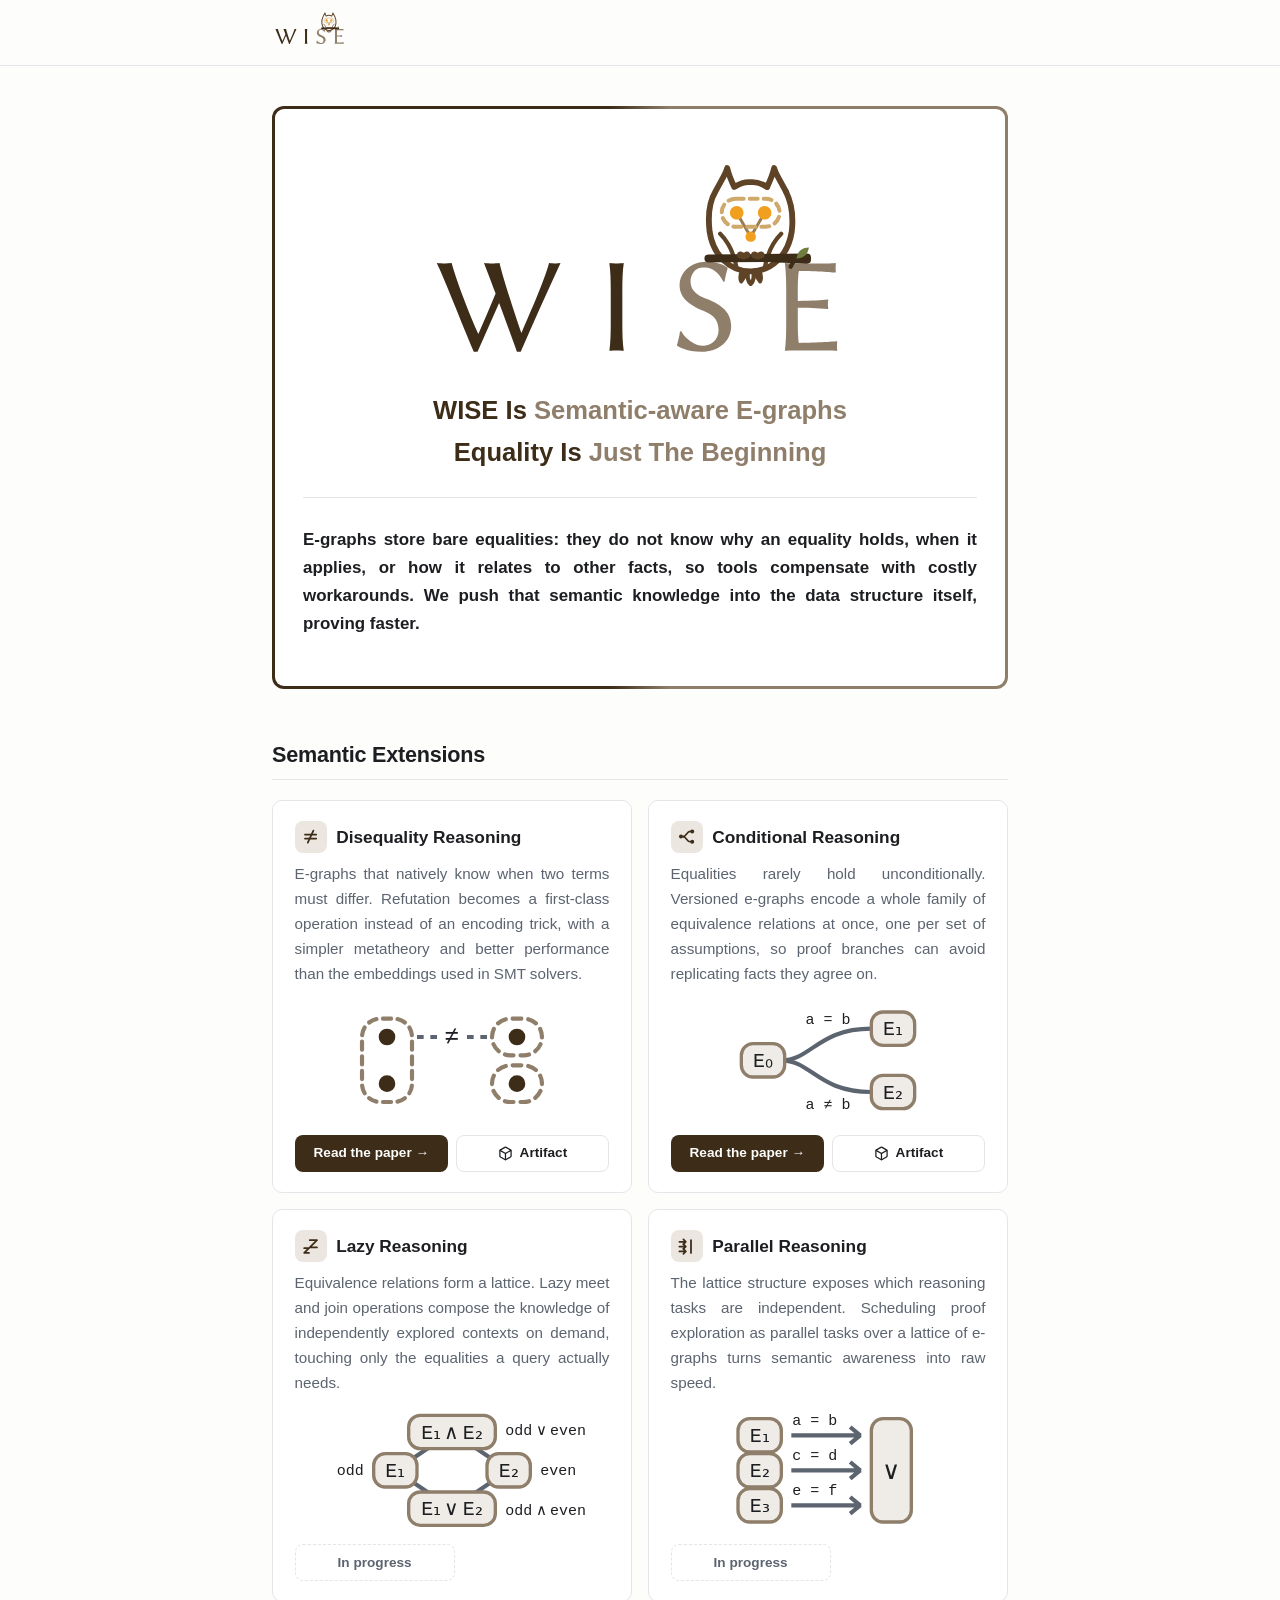
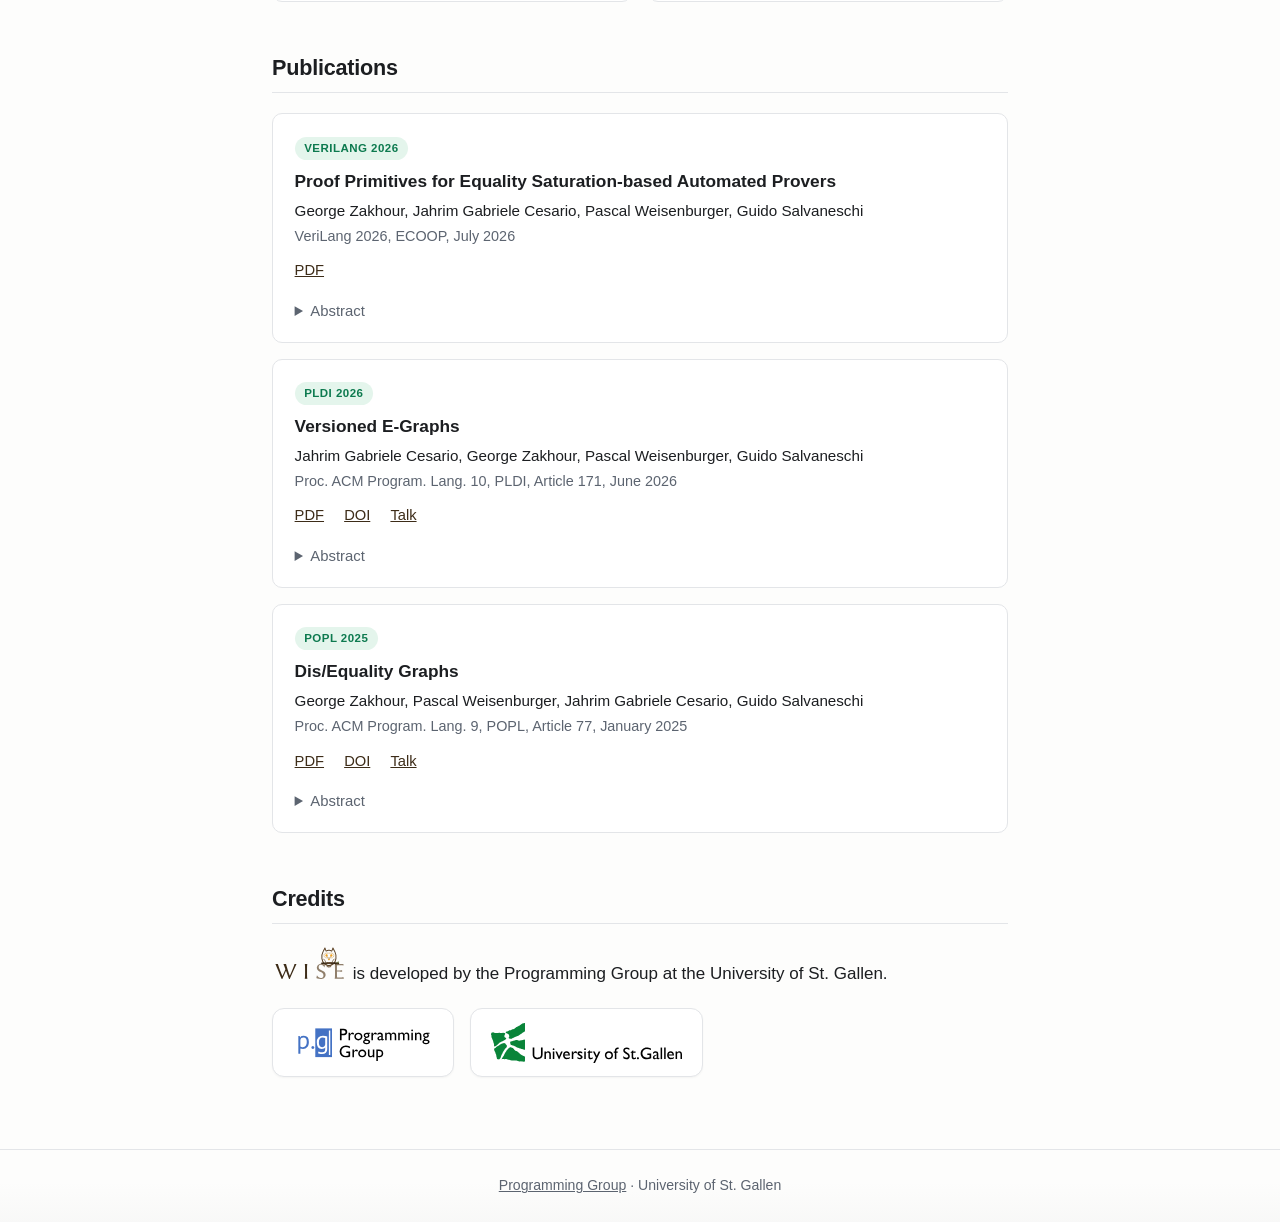
==== commit cb7e024c: "feat: polish website feat: add talk links to disequality and versioned publications feat: open publi" ====
--- a/index.html
+++ b/index.html
@@ -3,22 +3,22 @@
 <head>
 <meta charset="utf-8">
 <meta name="viewport" content="width=device-width, initial-scale=1">
-<title>Smart E-Graphs</title>
-<meta name="description" content="Smart e-graphs: equality is just the beginning. E-graphs that understand disequality, assumptions, and branching proofs, for provers that prove more, faster.">
+<title>WISE &mdash; Semantic-Aware E-Graphs</title>
+<meta name="description" content="WISE: equality is just the beginning. E-graphs that understand disequality, assumptions, and branching proofs, for provers that prove more, faster.">
 <meta property="og:type" content="website">
-<meta property="og:site_name" content="Smart E-Graphs">
+<meta property="og:site_name" content="WISE">
 <meta property="og:url" content="https://prg-grp.github.io/egraphs-extensions-website/">
-<meta property="og:title" content="Smart E-Graphs">
-<meta property="og:description" content="Smart e-graphs: equality is just the beginning. E-graphs that understand disequality, assumptions, and branching proofs, for provers that prove more, faster.">
-<meta property="og:image" content="https://prg-grp.github.io/egraphs-extensions-website/assets/logo-type2.png">
+<meta property="og:title" content="WISE &mdash; Semantic-Aware E-Graphs">
+<meta property="og:description" content="WISE: equality is just the beginning. E-graphs that understand disequality, assumptions, and branching proofs, for provers that prove more, faster.">
+<meta property="og:image" content="https://prg-grp.github.io/egraphs-extensions-website/assets/logo-wise.png">
 <meta property="og:image:width" content="1200">
 <meta property="og:image:height" content="630">
-<meta property="og:image:alt" content="Smart E-Graphs">
+<meta property="og:image:alt" content="WISE">
 <meta name="twitter:card" content="summary_large_image">
-<meta name="twitter:title" content="Smart E-Graphs">
-<meta name="twitter:description" content="Smart e-graphs: equality is just the beginning. E-graphs that understand disequality, assumptions, and branching proofs, for provers that prove more, faster.">
-<meta name="twitter:image" content="https://prg-grp.github.io/egraphs-extensions-website/assets/logo-type2.png">
-<link rel="preload" href="assets/logo-animated.svg" as="fetch" type="image/svg+xml">
+<meta name="twitter:title" content="WISE &mdash; Semantic-Aware E-Graphs">
+<meta name="twitter:description" content="WISE: equality is just the beginning. E-graphs that understand disequality, assumptions, and branching proofs, for provers that prove more, faster.">
+<meta name="twitter:image" content="https://prg-grp.github.io/egraphs-extensions-website/assets/logo-wise.png">
+<link rel="preload" href="assets/logo-hero.svg" as="fetch" type="image/svg+xml">
 <link rel="stylesheet" href="style.css">
 <link rel="icon" type="image/svg+xml" href="assets/logo-base.svg">
 </head>
@@ -29,8 +29,8 @@
 <header>
   <div class="wrap">
     <picture>
-      <source srcset="assets/logo-type2-dark.svg" media="(prefers-color-scheme: dark)">
-      <img class="topbar-logo" src="assets/logo-type2.svg" alt="Smart E-Graphs">
+      <source srcset="assets/logo-wise-dark.svg" media="(prefers-color-scheme: dark)">
+      <img class="topbar-logo" src="assets/logo-wise.svg" alt="WISE">
     </picture>
   </div>
 </header>
@@ -40,15 +40,14 @@
 
     <section class="hero">
       <span id="hero-logo-slot"></span>
-      <noscript><picture><source srcset="assets/logo-type2-dark.svg" media="(prefers-color-scheme: dark)"><img class="hero-logo" src="assets/logo-type2.svg" alt="Smart E-Graphs"></picture></noscript>
-      <p class="tagline">Equality is Just The Beginning:</br>Semantic-Aware E-Graphs
+      <noscript><picture><source srcset="assets/logo-wise-dark.svg" media="(prefers-color-scheme: dark)"><img class="hero-logo" src="assets/logo-wise.svg" alt="WISE"></picture></noscript>
+      <p class="tagline"><span class="init-wood">WISE Is</span> <span class="init-woodlight">Semantic-aware E-graphs</span><br><span class="init-wood">Equality Is</span> <span class="init-woodlight">Just The Beginning</span></p>
       <hr>
       <p class="lead">
-        E-graphs store <em class="keyword">bare</em> equalities: they do not know <em class="keyword">why</em> an equality holds,
-        <em class="keyword">when</em> it applies, or <em class="keyword">how</em> it relates to other facts, so
-        tools compensate with costly workarounds. 
-        We push that 
-        <span class="keyword">semantic knowledge</span> into the data structure itself, proving <span class="keyword">faster</span>.
+        E-graphs store bare equalities: they do not know why an equality holds,
+        when it applies, or how it relates to other facts, so tools compensate
+        with costly workarounds. 
+        We push that semantic knowledge into the data structure itself, proving faster.
       </p>
     </section>
 
@@ -285,7 +284,7 @@
     </article>
 
     <h2 id="credits">Credits</h2>
-    <p><picture><source srcset="assets/logo-type2-dark.svg" media="(prefers-color-scheme: dark)"><img class="inline-logo" src="assets/logo-type2.svg" alt="Smart E-Graphs"></picture> is developed by the Programming Group at the University of St. Gallen.</p>
+    <p><picture><source srcset="assets/logo-wise-dark.svg" media="(prefers-color-scheme: dark)"><img class="inline-logo" src="assets/logo-wise.svg" alt="WISE"></picture> is developed by the Programming Group at the University of St. Gallen.</p>
     <div class="credit-logos">
       <a class="credit-logo" href="https://programming-group.com/" target="_blank" rel="noopener">
         <img src="assets/logo-programming-group.svg" alt="Programming Group">
@@ -302,7 +301,7 @@
 </footer>
 
 <script>
-  fetch("assets/logo-animated.svg").then(function (r) { return r.text(); }).then(function (svg) {
+  fetch("assets/logo-hero.svg").then(function (r) { return r.text(); }).then(function (svg) {
     var slot = document.getElementById("hero-logo-slot");
     if (slot) slot.outerHTML = svg;
   });
--- a/style.css
+++ b/style.css
@@ -3,9 +3,8 @@
   --bg: #fdfdfc;
   --fg: #1c1e21;
   --muted: #5c6470;
-  --accent: #7c3aed;
-  --accent-soft: #f0e9fd;
-  --eclass: #d97706;
+  --accent: var(--logo-wood);
+  --accent-soft: #ebe6e0;
   --card: #ffffff;
   --border: #e3e5e8;
   --badge-pub: #0d7a4f;
@@ -13,21 +12,32 @@
   --badge-sub: #92600a;
   --badge-sub-bg: #fdf1da;
   --logo-scale: 8;
+  /* WISE wordmark tones (see logo-hero.svg): "W I" = wood, "S E" = woodlight */
+  --logo-wood: #3d2c18;
+  --logo-woodlight: #8f7e6a;
+  /* Soft pill/hover tint for the secondary (woodlight) highlight */
+  --logo-woodlight-soft: #efece8;
+  /* Logo e-graph face colors, used for the diagram e-classes and e-nodes */
+  --logo-eclass: #cfa86b;
+  --logo-enode: #f0a01e;
 }
 @media (prefers-color-scheme: dark) {
   :root {
     --bg: #16181d;
     --fg: #e8eaed;
     --muted: #9aa3af;
-    --accent: #b79bf5;
-    --accent-soft: #2a2340;
-    --eclass: #e8b45a;
+    --accent-soft: #2b2a27;
     --card: #1e2127;
     --border: #31353c;
     --badge-pub: #6fd8a8;
     --badge-pub-bg: #17362a;
     --badge-sub: #ecc06a;
     --badge-sub-bg: #3a2e14;
+    /* wood recolors to gray in dark mode, matching the logo; woodlight is unchanged */
+    --logo-wood: #868c93;
+    --logo-woodlight-soft: #2f2c28;
+    --logo-eclass: #b3b8be;
+    --logo-enode: #f7bd3e;
   }
 }
 
@@ -61,7 +71,7 @@
 }
 p { margin: 0 0 1rem; }
 .lead { font-size: 1.06rem; font-weight: 600; color: var(--fg); text-align: justify; }
-.inline-logo { height: 2.25em; width: auto; vertical-align: -0.45em; }
+.inline-logo { height: 2.25em; width: auto; vertical-align: -0.17em; }
 .keyword, .keyword-alt {
   padding: 0.06em 0.5em;
   border-radius: 999px;
@@ -71,8 +81,8 @@
   background: var(--accent-soft);
 }
 .keyword-alt {
-  color: var(--badge-sub);
-  background: var(--badge-sub-bg);
+  color: var(--logo-woodlight);
+  background: var(--logo-woodlight-soft);
 }
 
 /* Work-in-progress banner */
@@ -117,34 +127,17 @@
   width: auto;
 }
 
-/* Hero card */
+/* Hero card: gradient border in the WISE wordmark tones, running left-to-right
+   from wood to woodlight around the whole card. The padding-box layer paints the
+   card fill; the border-box gradient shows through the transparent border. */
 .hero {
-  position: relative;
-  background: var(--card);
-  border: 1px solid var(--border);
+  background:
+    linear-gradient(var(--card), var(--card)) padding-box,
+    linear-gradient(to right, var(--logo-wood) 46%, var(--logo-woodlight) 54%) border-box;
+  border: 3px solid transparent;
   border-radius: 12px;
   padding: 2.25rem 1.75rem 2rem;
   margin: 2rem 0 2.5rem;
-}
-.hero > * { position: relative; z-index: 1; }
-/* Amber halo flickers on outside the perimeter once the lamp lights up (~3s),
-   using the same flicker as the e-class and text but capped at its subtle level. */
-.hero::after {
-  content: "";
-  position: absolute;
-  inset: 0;
-  z-index: 0;
-  border-radius: inherit;
-  pointer-events: none;
-  box-shadow: 0 0 2.5rem 0.1rem var(--badge-sub-bg);
-  opacity: 0;
-  animation: heroGlow 0.28s 2.8s both;
-}
-@keyframes heroGlow {
-  0% { opacity: 0; }
-  30% { opacity: 0.55; }
-  60% { opacity: 0; }
-  100% { opacity: 0.55; }
 }
 /* #hero-logo-slot reserves the logo's box so injecting the SVG causes no layout shift */
 #hero-logo-slot,
@@ -155,49 +148,6 @@
   max-width: 100%;
   margin: 0 auto 1.25rem;
 }
-/* In dark mode the wordmark and lamp outline are drawn in black; recolor to the
-   foreground so they stay legible. The injected hero SVG is inline, so CSS reaches it. */
-@media (prefers-color-scheme: dark) {
-  .hero-logo [fill="rgb(0%, 0%, 0%)"] { fill: var(--fg); }
-  .hero-logo [stroke="rgb(0%, 0%, 0%)"] { stroke: var(--fg); }
-}
-
-/* Lamp powers on bottom-to-top; then "Smart" fades in left-to-right. */
-.hero-logo .lamp-bulb { animation: lampBulb 0.6s ease-out both; }
-.hero-logo .lamp-edge,
-.hero-logo .lamp-node {
-  animation: lampFlicker 1.3s both;
-  animation-delay: var(--d, 0s);
-}
-.hero-logo .lamp-eclass { animation: lampEclass 0.28s 2.8s both; }
-.hero-logo .lamp-word use {
-  opacity: 0;
-  animation: lampEclass 0.28s 2.8s both;
-}
-@keyframes lampBulb { from { opacity: 0; } to { opacity: 1; } }
-@keyframes lampFlicker {
-  0%, 10% { opacity: 0; }
-  18% { opacity: 1; }
-  28% { opacity: 0.12; }
-  40% { opacity: 1; }
-  55% { opacity: 0.4; }
-  70% { opacity: 1; }
-  100% { opacity: 1; }
-}
-@keyframes lampEclass {
-  0% { opacity: 0; }
-  30% { opacity: 1; }
-  60% { opacity: 0; }
-  100% { opacity: 1; }
-}
-@media (prefers-reduced-motion: reduce) {
-  .hero::after { animation: none; opacity: 0.55; }
-  .hero-logo .lamp-bulb,
-  .hero-logo .lamp-edge,
-  .hero-logo .lamp-node,
-  .hero-logo .lamp-eclass,
-  .hero-logo .lamp-word use { animation: none; opacity: 1; }
-}
 .tagline {
   font-size: 1.6rem;
   font-weight: 700;
@@ -206,6 +156,9 @@
   margin: 0 auto;
   max-width: 34rem;
 }
+/* Slogan colored to match the WISE logo's two tones: W/I words in wood, S/E words in woodlight */
+.tagline .init-wood { color: var(--logo-wood); }
+.tagline .init-woodlight { color: var(--logo-woodlight); }
 .hero hr {
   border: none;
   border-top: 1px solid var(--border);
@@ -238,7 +191,7 @@
 }
 .diagram .packet path {
   fill: none;
-  stroke: var(--eclass);
+  stroke: var(--accent);
   stroke-width: 2.5;
   stroke-linecap: round;
   stroke-dasharray: 12 88;
@@ -259,17 +212,17 @@
 }
 .diagram .eclass {
   fill: none;
-  stroke: var(--eclass);
+  stroke: var(--logo-woodlight);
   stroke-width: 2.5;
   stroke-dasharray: 5 4;
   stroke-dashoffset: 2.5;
   stroke-linecap: round;
 }
-.diagram .enode { fill: var(--eclass); }
+.diagram .enode { fill: var(--accent); }
 .diagram .edge { stroke: var(--muted); stroke-width: 2.5; fill: none; }
 .diagram .vbox {
-  fill: var(--badge-sub-bg);
-  stroke: var(--badge-sub);
+  fill: var(--logo-woodlight-soft);
+  stroke: var(--logo-woodlight);
   stroke-width: 2;
 }
 .diagram .vlabel {
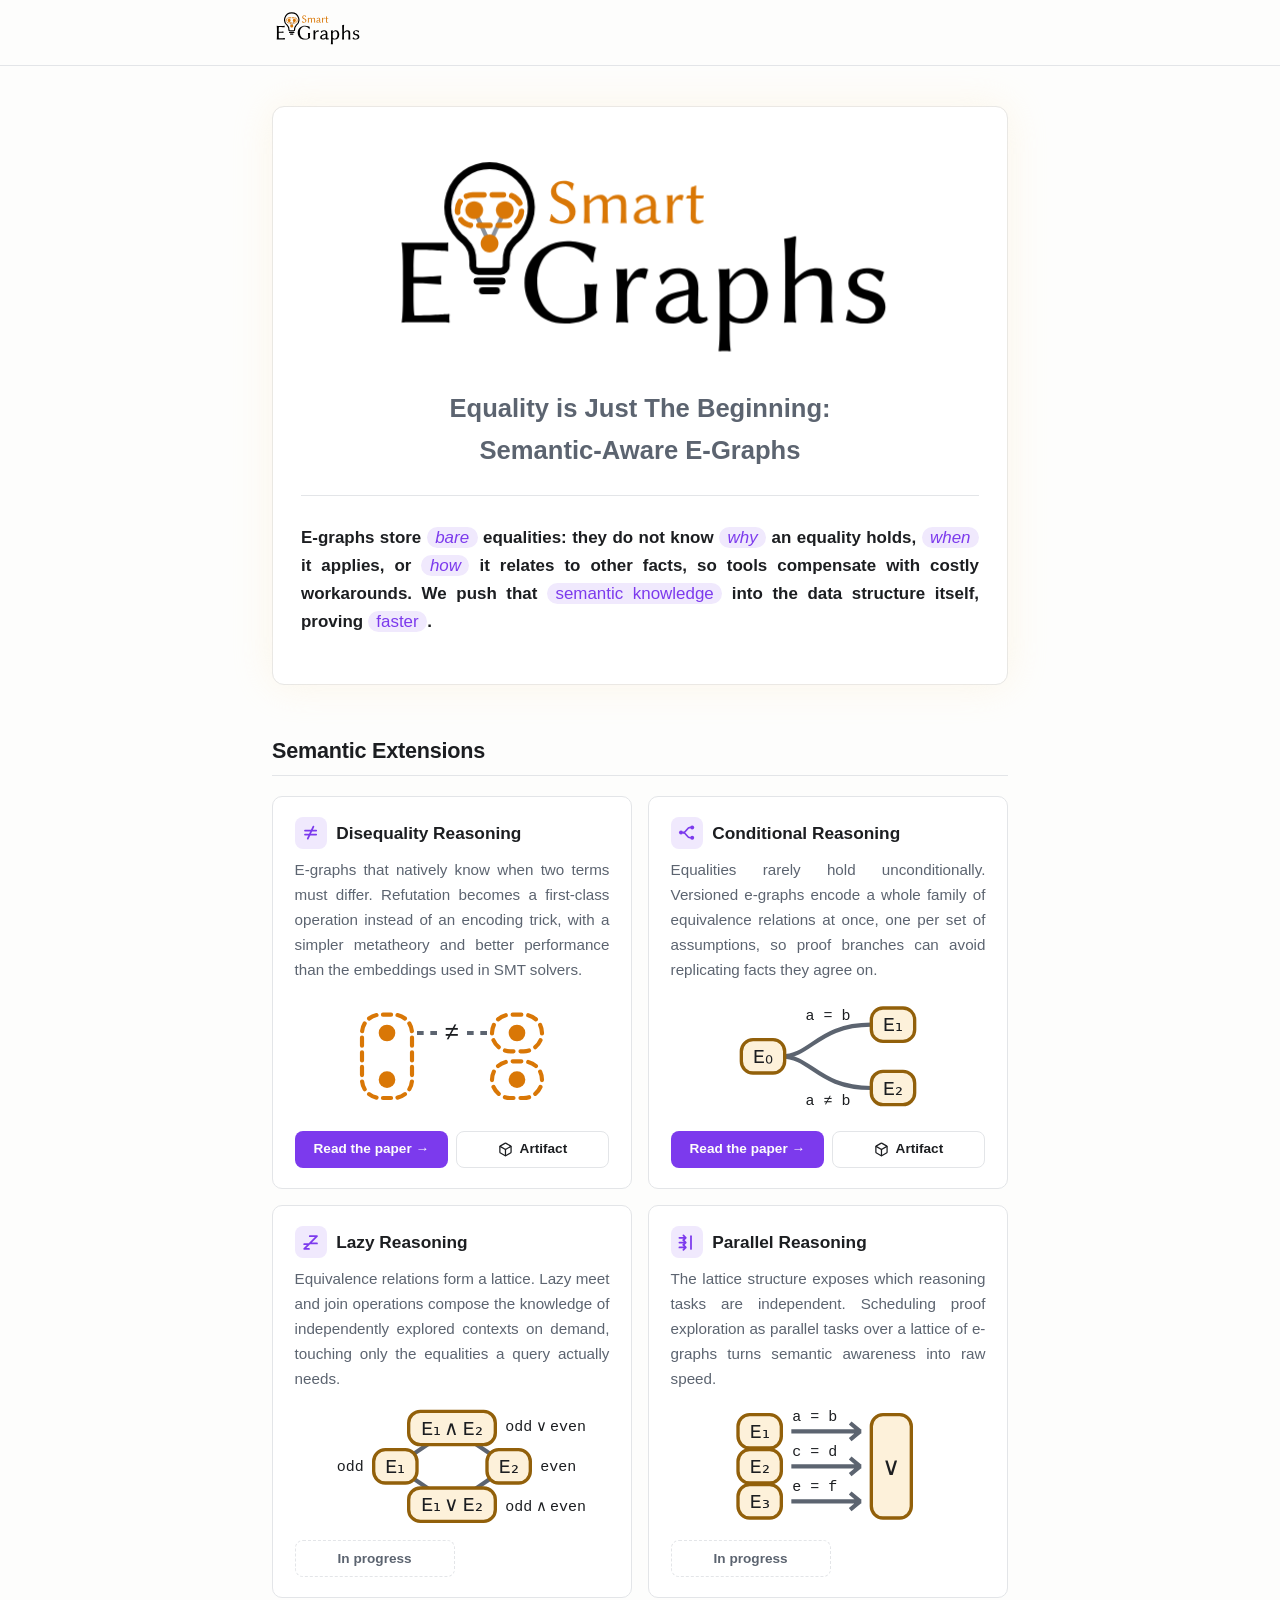
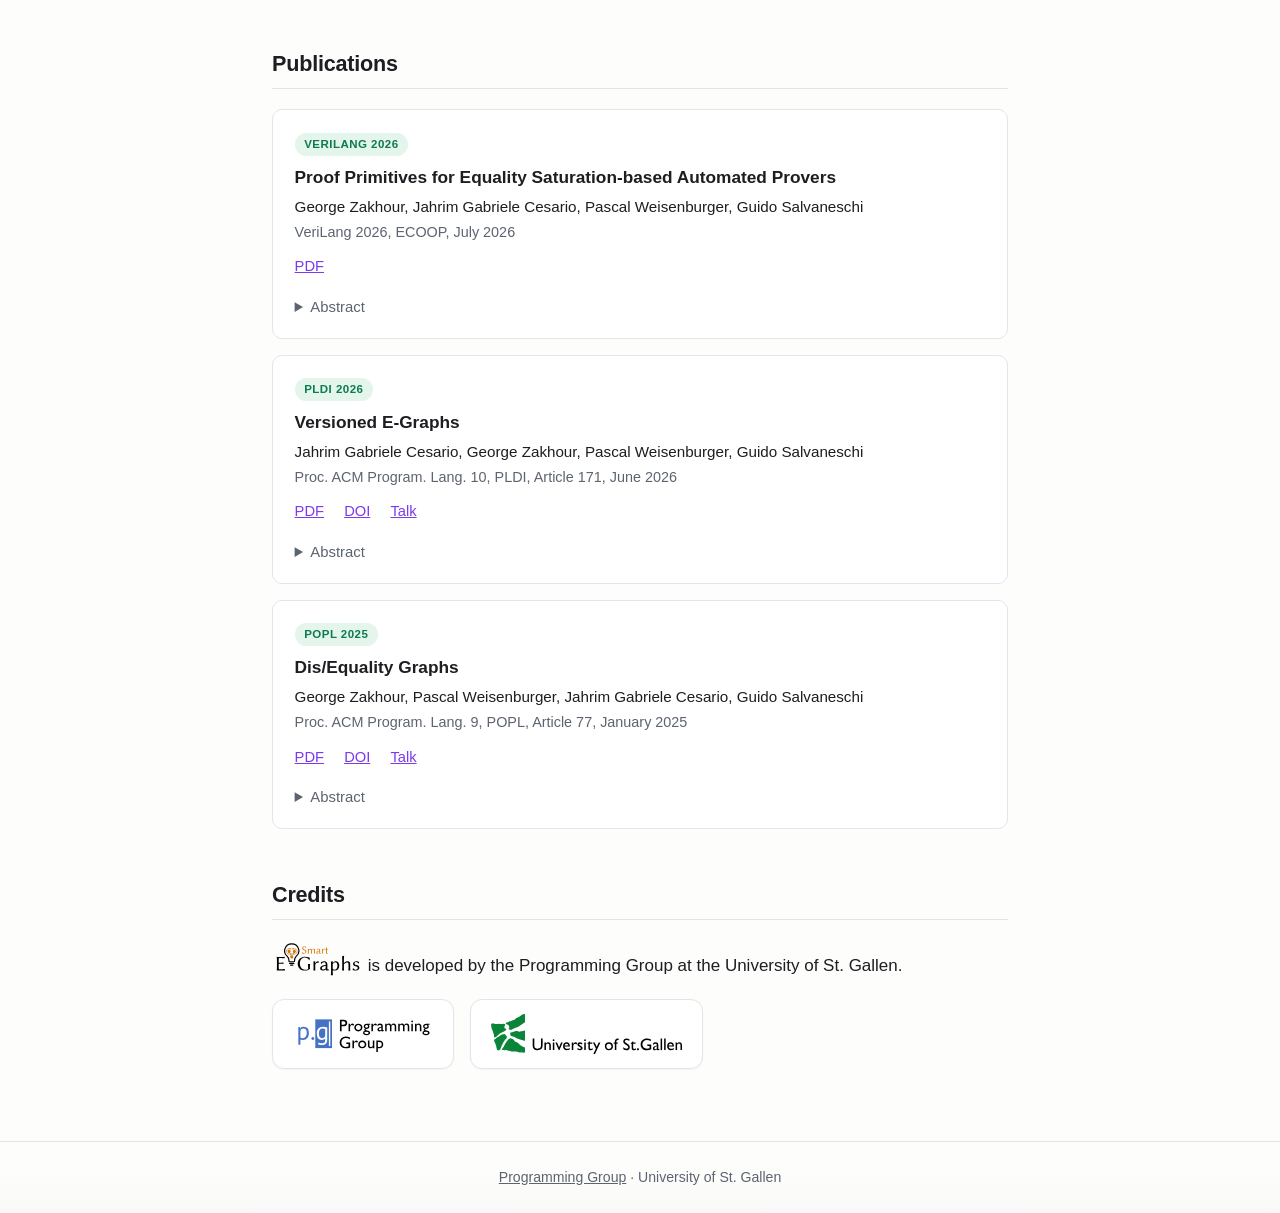
==== commit ca90032d: "chore: publish smart-egraphs branding" ====
--- a/index.html
+++ b/index.html
@@ -3,22 +3,22 @@
 <head>
 <meta charset="utf-8">
 <meta name="viewport" content="width=device-width, initial-scale=1">
-<title>WISE &mdash; Semantic-Aware E-Graphs</title>
-<meta name="description" content="WISE: equality is just the beginning. E-graphs that understand disequality, assumptions, and branching proofs, for provers that prove more, faster.">
+<title>Smart E-Graphs</title>
+<meta name="description" content="Smart e-graphs: equality is just the beginning. E-graphs that understand disequality, assumptions, and branching proofs, for provers that prove more, faster.">
 <meta property="og:type" content="website">
-<meta property="og:site_name" content="WISE">
+<meta property="og:site_name" content="Smart E-Graphs">
 <meta property="og:url" content="https://prg-grp.github.io/egraphs-extensions-website/">
-<meta property="og:title" content="WISE &mdash; Semantic-Aware E-Graphs">
-<meta property="og:description" content="WISE: equality is just the beginning. E-graphs that understand disequality, assumptions, and branching proofs, for provers that prove more, faster.">
-<meta property="og:image" content="https://prg-grp.github.io/egraphs-extensions-website/assets/logo-wise.png">
+<meta property="og:title" content="Smart E-Graphs">
+<meta property="og:description" content="Smart e-graphs: equality is just the beginning. E-graphs that understand disequality, assumptions, and branching proofs, for provers that prove more, faster.">
+<meta property="og:image" content="https://prg-grp.github.io/egraphs-extensions-website/assets/logo-type2.png">
 <meta property="og:image:width" content="1200">
 <meta property="og:image:height" content="630">
-<meta property="og:image:alt" content="WISE">
+<meta property="og:image:alt" content="Smart E-Graphs">
 <meta name="twitter:card" content="summary_large_image">
-<meta name="twitter:title" content="WISE &mdash; Semantic-Aware E-Graphs">
-<meta name="twitter:description" content="WISE: equality is just the beginning. E-graphs that understand disequality, assumptions, and branching proofs, for provers that prove more, faster.">
-<meta name="twitter:image" content="https://prg-grp.github.io/egraphs-extensions-website/assets/logo-wise.png">
-<link rel="preload" href="assets/logo-hero.svg" as="fetch" type="image/svg+xml">
+<meta name="twitter:title" content="Smart E-Graphs">
+<meta name="twitter:description" content="Smart e-graphs: equality is just the beginning. E-graphs that understand disequality, assumptions, and branching proofs, for provers that prove more, faster.">
+<meta name="twitter:image" content="https://prg-grp.github.io/egraphs-extensions-website/assets/logo-type2.png">
+<link rel="preload" href="assets/logo-animated.svg" as="fetch" type="image/svg+xml">
 <link rel="stylesheet" href="style.css">
 <link rel="icon" type="image/svg+xml" href="assets/logo-base.svg">
 </head>
@@ -29,8 +29,8 @@
 <header>
   <div class="wrap">
     <picture>
-      <source srcset="assets/logo-wise-dark.svg" media="(prefers-color-scheme: dark)">
-      <img class="topbar-logo" src="assets/logo-wise.svg" alt="WISE">
+      <source srcset="assets/logo-type2-dark.svg" media="(prefers-color-scheme: dark)">
+      <img class="topbar-logo" src="assets/logo-type2.svg" alt="Smart E-Graphs">
     </picture>
   </div>
 </header>
@@ -40,14 +40,15 @@
 
     <section class="hero">
       <span id="hero-logo-slot"></span>
-      <noscript><picture><source srcset="assets/logo-wise-dark.svg" media="(prefers-color-scheme: dark)"><img class="hero-logo" src="assets/logo-wise.svg" alt="WISE"></picture></noscript>
-      <p class="tagline"><span class="init-wood">WISE Is</span> <span class="init-woodlight">Semantic-aware E-graphs</span><br><span class="init-wood">Equality Is</span> <span class="init-woodlight">Just The Beginning</span></p>
+      <noscript><picture><source srcset="assets/logo-type2-dark.svg" media="(prefers-color-scheme: dark)"><img class="hero-logo" src="assets/logo-type2.svg" alt="Smart E-Graphs"></picture></noscript>
+      <p class="tagline">Equality is Just The Beginning:</br>Semantic-Aware E-Graphs
       <hr>
       <p class="lead">
-        E-graphs store bare equalities: they do not know why an equality holds,
-        when it applies, or how it relates to other facts, so tools compensate
-        with costly workarounds. 
-        We push that semantic knowledge into the data structure itself, proving faster.
+        E-graphs store <em class="keyword">bare</em> equalities: they do not know <em class="keyword">why</em> an equality holds,
+        <em class="keyword">when</em> it applies, or <em class="keyword">how</em> it relates to other facts, so
+        tools compensate with costly workarounds. 
+        We push that 
+        <span class="keyword">semantic knowledge</span> into the data structure itself, proving <span class="keyword">faster</span>.
       </p>
     </section>
 
@@ -284,7 +285,7 @@
     </article>
 
     <h2 id="credits">Credits</h2>
-    <p><picture><source srcset="assets/logo-wise-dark.svg" media="(prefers-color-scheme: dark)"><img class="inline-logo" src="assets/logo-wise.svg" alt="WISE"></picture> is developed by the Programming Group at the University of St. Gallen.</p>
+    <p><picture><source srcset="assets/logo-type2-dark.svg" media="(prefers-color-scheme: dark)"><img class="inline-logo" src="assets/logo-type2.svg" alt="Smart E-Graphs"></picture> is developed by the Programming Group at the University of St. Gallen.</p>
     <div class="credit-logos">
       <a class="credit-logo" href="https://programming-group.com/" target="_blank" rel="noopener">
         <img src="assets/logo-programming-group.svg" alt="Programming Group">
@@ -301,7 +302,7 @@
 </footer>
 
 <script>
-  fetch("assets/logo-hero.svg").then(function (r) { return r.text(); }).then(function (svg) {
+  fetch("assets/logo-animated.svg").then(function (r) { return r.text(); }).then(function (svg) {
     var slot = document.getElementById("hero-logo-slot");
     if (slot) slot.outerHTML = svg;
   });
--- a/style.css
+++ b/style.css
@@ -3,8 +3,9 @@
   --bg: #fdfdfc;
   --fg: #1c1e21;
   --muted: #5c6470;
-  --accent: var(--logo-wood);
-  --accent-soft: #ebe6e0;
+  --accent: #7c3aed;
+  --accent-soft: #f0e9fd;
+  --eclass: #d97706;
   --card: #ffffff;
   --border: #e3e5e8;
   --badge-pub: #0d7a4f;
@@ -12,32 +13,21 @@
   --badge-sub: #92600a;
   --badge-sub-bg: #fdf1da;
   --logo-scale: 8;
-  /* WISE wordmark tones (see logo-hero.svg): "W I" = wood, "S E" = woodlight */
-  --logo-wood: #3d2c18;
-  --logo-woodlight: #8f7e6a;
-  /* Soft pill/hover tint for the secondary (woodlight) highlight */
-  --logo-woodlight-soft: #efece8;
-  /* Logo e-graph face colors, used for the diagram e-classes and e-nodes */
-  --logo-eclass: #cfa86b;
-  --logo-enode: #f0a01e;
 }
 @media (prefers-color-scheme: dark) {
   :root {
     --bg: #16181d;
     --fg: #e8eaed;
     --muted: #9aa3af;
-    --accent-soft: #2b2a27;
+    --accent: #b79bf5;
+    --accent-soft: #2a2340;
+    --eclass: #e8b45a;
     --card: #1e2127;
     --border: #31353c;
     --badge-pub: #6fd8a8;
     --badge-pub-bg: #17362a;
     --badge-sub: #ecc06a;
     --badge-sub-bg: #3a2e14;
-    /* wood recolors to gray in dark mode, matching the logo; woodlight is unchanged */
-    --logo-wood: #868c93;
-    --logo-woodlight-soft: #2f2c28;
-    --logo-eclass: #b3b8be;
-    --logo-enode: #f7bd3e;
   }
 }
 
@@ -71,7 +61,7 @@
 }
 p { margin: 0 0 1rem; }
 .lead { font-size: 1.06rem; font-weight: 600; color: var(--fg); text-align: justify; }
-.inline-logo { height: 2.25em; width: auto; vertical-align: -0.17em; }
+.inline-logo { height: 2.25em; width: auto; vertical-align: -0.45em; }
 .keyword, .keyword-alt {
   padding: 0.06em 0.5em;
   border-radius: 999px;
@@ -81,8 +71,8 @@
   background: var(--accent-soft);
 }
 .keyword-alt {
-  color: var(--logo-woodlight);
-  background: var(--logo-woodlight-soft);
+  color: var(--badge-sub);
+  background: var(--badge-sub-bg);
 }
 
 /* Work-in-progress banner */
@@ -127,17 +117,34 @@
   width: auto;
 }
 
-/* Hero card: gradient border in the WISE wordmark tones, running left-to-right
-   from wood to woodlight around the whole card. The padding-box layer paints the
-   card fill; the border-box gradient shows through the transparent border. */
+/* Hero card */
 .hero {
-  background:
-    linear-gradient(var(--card), var(--card)) padding-box,
-    linear-gradient(to right, var(--logo-wood) 46%, var(--logo-woodlight) 54%) border-box;
-  border: 3px solid transparent;
+  position: relative;
+  background: var(--card);
+  border: 1px solid var(--border);
   border-radius: 12px;
   padding: 2.25rem 1.75rem 2rem;
   margin: 2rem 0 2.5rem;
+}
+.hero > * { position: relative; z-index: 1; }
+/* Amber halo flickers on outside the perimeter once the lamp lights up (~3s),
+   using the same flicker as the e-class and text but capped at its subtle level. */
+.hero::after {
+  content: "";
+  position: absolute;
+  inset: 0;
+  z-index: 0;
+  border-radius: inherit;
+  pointer-events: none;
+  box-shadow: 0 0 2.5rem 0.1rem var(--badge-sub-bg);
+  opacity: 0;
+  animation: heroGlow 0.28s 2.8s both;
+}
+@keyframes heroGlow {
+  0% { opacity: 0; }
+  30% { opacity: 0.55; }
+  60% { opacity: 0; }
+  100% { opacity: 0.55; }
 }
 /* #hero-logo-slot reserves the logo's box so injecting the SVG causes no layout shift */
 #hero-logo-slot,
@@ -148,6 +155,49 @@
   max-width: 100%;
   margin: 0 auto 1.25rem;
 }
+/* In dark mode the wordmark and lamp outline are drawn in black; recolor to the
+   foreground so they stay legible. The injected hero SVG is inline, so CSS reaches it. */
+@media (prefers-color-scheme: dark) {
+  .hero-logo [fill="rgb(0%, 0%, 0%)"] { fill: var(--fg); }
+  .hero-logo [stroke="rgb(0%, 0%, 0%)"] { stroke: var(--fg); }
+}
+
+/* Lamp powers on bottom-to-top; then "Smart" fades in left-to-right. */
+.hero-logo .lamp-bulb { animation: lampBulb 0.6s ease-out both; }
+.hero-logo .lamp-edge,
+.hero-logo .lamp-node {
+  animation: lampFlicker 1.3s both;
+  animation-delay: var(--d, 0s);
+}
+.hero-logo .lamp-eclass { animation: lampEclass 0.28s 2.8s both; }
+.hero-logo .lamp-word use {
+  opacity: 0;
+  animation: lampEclass 0.28s 2.8s both;
+}
+@keyframes lampBulb { from { opacity: 0; } to { opacity: 1; } }
+@keyframes lampFlicker {
+  0%, 10% { opacity: 0; }
+  18% { opacity: 1; }
+  28% { opacity: 0.12; }
+  40% { opacity: 1; }
+  55% { opacity: 0.4; }
+  70% { opacity: 1; }
+  100% { opacity: 1; }
+}
+@keyframes lampEclass {
+  0% { opacity: 0; }
+  30% { opacity: 1; }
+  60% { opacity: 0; }
+  100% { opacity: 1; }
+}
+@media (prefers-reduced-motion: reduce) {
+  .hero::after { animation: none; opacity: 0.55; }
+  .hero-logo .lamp-bulb,
+  .hero-logo .lamp-edge,
+  .hero-logo .lamp-node,
+  .hero-logo .lamp-eclass,
+  .hero-logo .lamp-word use { animation: none; opacity: 1; }
+}
 .tagline {
   font-size: 1.6rem;
   font-weight: 700;
@@ -156,9 +206,6 @@
   margin: 0 auto;
   max-width: 34rem;
 }
-/* Slogan colored to match the WISE logo's two tones: W/I words in wood, S/E words in woodlight */
-.tagline .init-wood { color: var(--logo-wood); }
-.tagline .init-woodlight { color: var(--logo-woodlight); }
 .hero hr {
   border: none;
   border-top: 1px solid var(--border);
@@ -191,7 +238,7 @@
 }
 .diagram .packet path {
   fill: none;
-  stroke: var(--accent);
+  stroke: var(--eclass);
   stroke-width: 2.5;
   stroke-linecap: round;
   stroke-dasharray: 12 88;
@@ -212,17 +259,17 @@
 }
 .diagram .eclass {
   fill: none;
-  stroke: var(--logo-woodlight);
+  stroke: var(--eclass);
   stroke-width: 2.5;
   stroke-dasharray: 5 4;
   stroke-dashoffset: 2.5;
   stroke-linecap: round;
 }
-.diagram .enode { fill: var(--accent); }
+.diagram .enode { fill: var(--eclass); }
 .diagram .edge { stroke: var(--muted); stroke-width: 2.5; fill: none; }
 .diagram .vbox {
-  fill: var(--logo-woodlight-soft);
-  stroke: var(--logo-woodlight);
+  fill: var(--badge-sub-bg);
+  stroke: var(--badge-sub);
   stroke-width: 2;
 }
 .diagram .vlabel {
